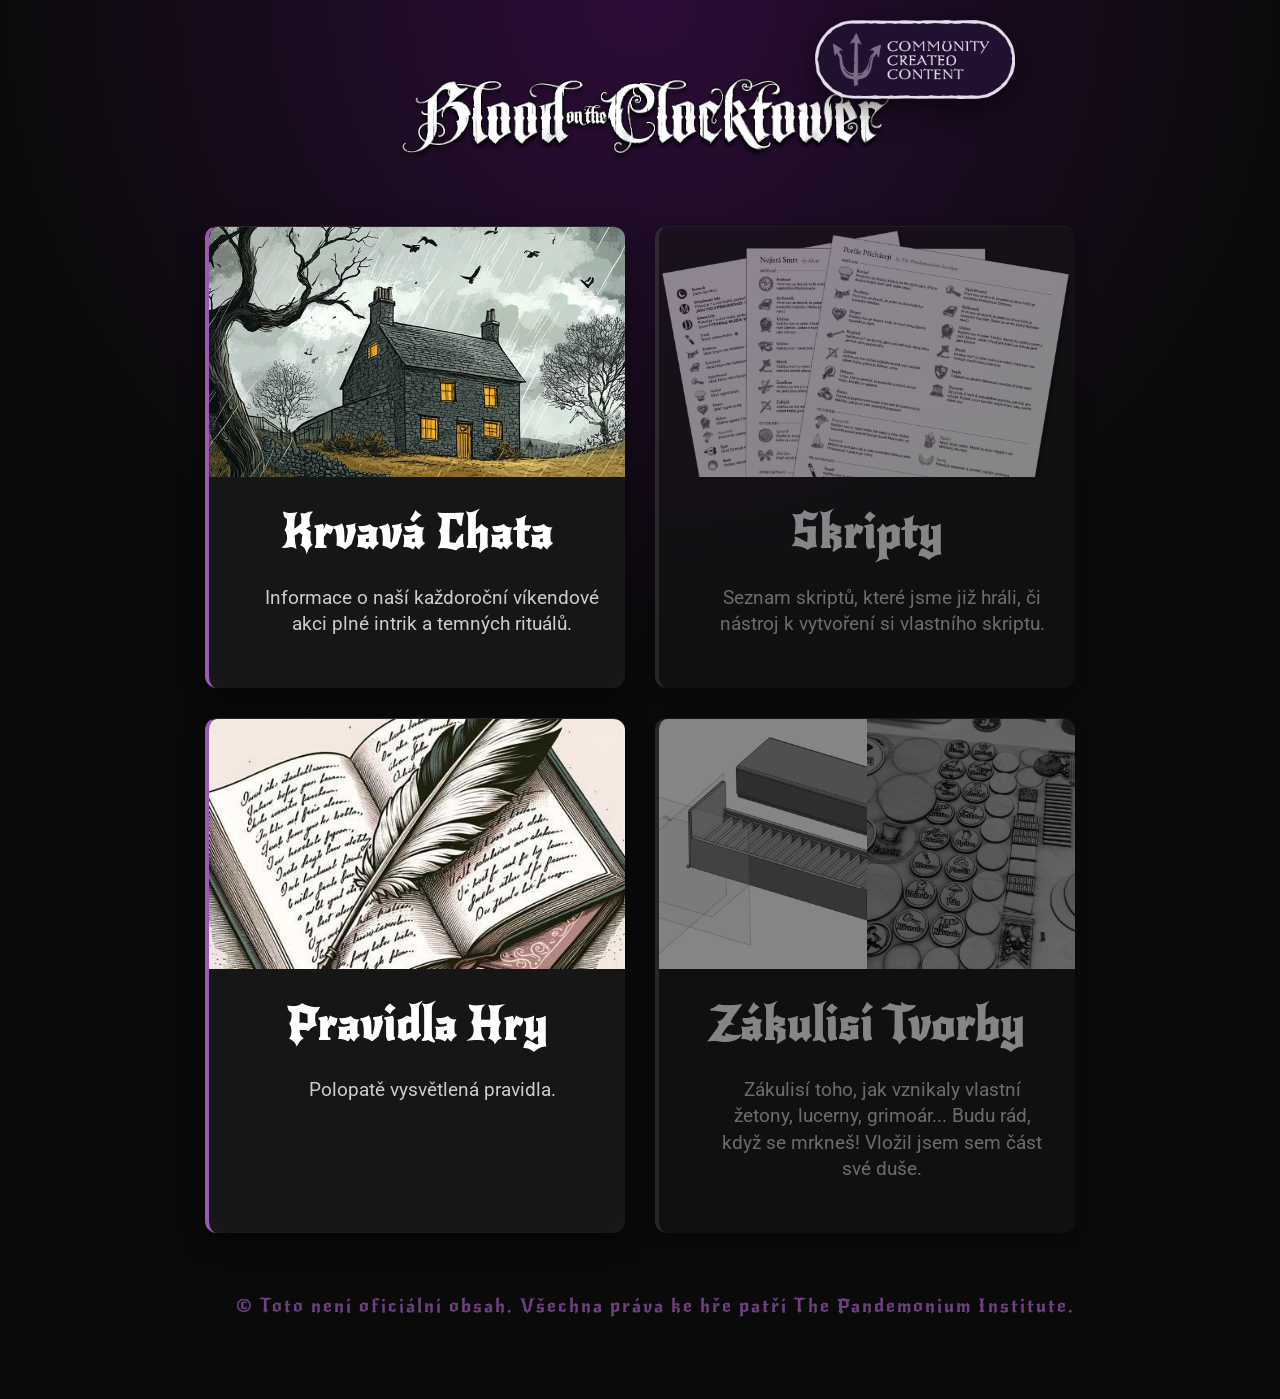
==== index.html @ 2bf165f3 "pridani zakladni stranky, pravidel a struktury pro krvavou chatu" ====
<!doctype html>
<html lang="cs">
  <head>
    <meta charset="UTF-8" />
    <meta name="viewport" content="width=device-width, initial-scale=1.0" />

    <meta
      property="og:image"
      content="https://kinaaj.github.io/blood/assets/img/head.png"
    />
    <meta
      property="og:url"
      content="https://kinaaj.github.io/blood/assets/img/head.png"
    />

    <link rel="apple-touch-icon" href="assets/img/head.png" />
    <link rel="icon" type="image/png" href="assets/img/head.png" />

    <title>Blood</title>

    <link rel="preconnect" href="https://fonts.googleapis.com" />
    <link rel="preconnect" href="https://fonts.gstatic.com" crossorigin />
    <link
      href="https://fonts.googleapis.com/css2?family=New+Rocker&family=Roboto:wght@300;400;700&display=swap"
      rel="stylesheet"
    />

    <!-- Relativní cesta (bez úvodního lomítka) pro bezproblémové lokální testování -->
    <link rel="stylesheet" href="assets/css/style.css" />
  </head>
  <body>
    <header>
      <div class="header-container">
        <div class="logo-wrapper">
          <img
            src="assets/img/logo-long-white4.png"
            alt="logo long"
            class="main-logo"
          />
          <img
            src="assets/img/community-logo2.png"
            alt="Community Logo"
            class="community-logo"
          />
        </div>
      </div>
    </header>

    <main>
      <div class="cards-container">
        <!-- KARTA 1: Krvavá chata -->
        <div
          class="portal-card theme-purple"
          onclick="window.location.href = 'krvava-chata/'"
        >
          <!-- Návodný obrázek -->
          <div class="card-image-wrapper">
            <img
              src="assets/img/chata-preview2.jpg"
              alt="Krvavá chata"
              class="card-image"
              style="object-position: 50% 26%"
            />
          </div>

          <!-- Textová část -->
          <div class="card-content">
            <div class="title-wrapper">
              <h2 class="card-title">Krvavá Chata</h2>
            </div>
            <p class="card-desc">
              Informace o naší každoroční víkendové akci plné intrik a temných
              rituálů.
            </p>
          </div>
        </div>
        <!-- KARTA 2: Skripty -->
        <div
          class="portal-card theme-purple disabled"
          onclick="window.location.href = 'skripty/'"
        >
          <div class="card-image-wrapper">
            <img
              src="assets/img/skripty-preview.png"
              alt="Skripty a Setlisty"
              class="card-image"
              style="object-position: 50% top"
            />
          </div>
          <div class="card-content">
            <div class="title-wrapper">
              <h2 class="card-title">Skripty</h2>
            </div>
            <p class="card-desc">
              Seznam skriptů, které jsme již hráli, či nástroj k vytvoření si
              vlastního skriptu.
            </p>
          </div>
        </div>

        <!-- KARTA 3: Pravidla -->
        <div
          class="portal-card theme-purple"
          onclick="window.location.href = 'pravidla/'"
        >
          <div class="card-image-wrapper">
            <img
              src="assets/img/pravidla-preview2.jpg"
              alt="Pravidla hry"
              class="card-image"
              style="object-position: 50% 40%"
            />
          </div>
          <div class="card-content">
            <div class="title-wrapper">
              <h2 class="card-title">Pravidla Hry</h2>
            </div>
            <p class="card-desc">Polopatě vysvětlená pravidla.</p>
          </div>
        </div>

        <!-- KARTA 4: Zákulisí Tvorby -->
        <div
          class="portal-card theme-purple disabled"
          onclick="window.location.href = 'zakulisi/'"
        >
          <!-- Návodný obrázek spojující 2 fotky -->
          <div class="card-image-wrapper split-preview">
            <img
              src="assets/img/onshape.png"
              alt="Zákulisí 1"
              class="card-image img-left"
            />
            <img
              src="assets/img/laser-cutter.jpg"
              alt="Zákulisí 2"
              class="card-image img-right"
            />
          </div>

          <!-- Textová část -->
          <div class="card-content">
            <div class="title-wrapper">
              <h2 class="card-title">Zákulisí Tvorby</h2>
            </div>
            <p class="card-desc">
              Zákulisí toho, jak vznikaly vlastní žetony, lucerny, grimoár...
              Budu rád, když se mrkneš! Vložil jsem sem část své duše.
            </p>
          </div>
        </div>
      </div>
    </main>
    <footer>
      <p>
        © Toto není oficiální obsah. Všechna práva ke hře patří The Pandemonium
        Institute.
      </p>
    </footer>
  </body>
</html>
---- assets/css/style.css ----
/* --- ZÁKLADNÍ NASTAVENÍ BAREV A TYPOGRAFIE --- */
:root {
  --bg-color: #0a0a0a;
  --text-color: #e0e0e0;
  --accent-color: #9b59b6;
  --accent-glow: rgba(155, 89, 182, 0.6);
  --card-bg: #161616;
  --font-heading: "New Rocker", system-ui;
  --font-body: "Roboto", sans-serif;

  --green-color: #00a244;
  --green-hover: #00cb33;
  --green-glow: rgba(0, 162, 68, 0.6);

  /* --- BAREVNÁ TÉMATA PRO JEDNOTLIVÉ CHATY A KARTY --- */
  /* Zelená */
  --theme-green: #00a244;
  --theme-green-hover: #00cb33;
  --theme-green-glow: rgba(0, 162, 68, 0.6);

  /* Červená */
  --theme-red: #c50000;
  --theme-red-hover: #e60000;
  --theme-red-glow: rgba(197, 0, 0, 0.6);

  /* Fialová */
  --theme-purple: #9b59b6;
  --theme-purple-hover: #af6ec9;
  --theme-purple-glow: rgba(155, 89, 182, 0.6);
}

* {
  box-sizing: border-box;
  margin: 0;
  padding: 0;
  /* Zamezí modrému probliknutí při kliknutí na mobilu (volitelné) */
  -webkit-tap-highlight-color: transparent;
}

html {
  scroll-behavior: smooth;
  /* Základní velikost písma pro PC */
  font-size: 18px;
}

body {
  background-color: var(--bg-color);
  color: var(--text-color);
  font-family: var(--font-body);
  line-height: 1.4;
  padding-bottom: 50px;
  background-image: radial-gradient(
    circle at top center,
    #2c0c38 0%,
    #0a0a0a 60%
  );
  background-attachment: fixed;
  /* Gradient se "přilepí" k oknu a nebude se opakovat */
  min-height: 100vh;
  /* Zajistí, že body bude vždy vysoké minimálně jako celá obrazovka */
}

/* --- MOBILNÍ ÚPRAVY PÍSMA --- */
@media (max-width: 700px) {
  html {
    /* Zmenšíme základní písmo na 14.5px (cca 90% původního). 
           Tím se zmenší poměrově VŠECHNO (p, h1, h2, tlačítka), protože používáme 'rem' */
    font-size: 16.5px;
  }

  p {
    line-height: 1.5;
    /* Na mobilu je lepší trochu větší řádkování pro čitelnost */
  }
}

/* --- HLAVIČKA --- */
header {
  text-align: center;
  padding: 60px 20px 40px 20px;
}

.header-container {
  display: flex;
  align-items: center;
  justify-content: center;
  gap: 20px;
  max-width: 900px;
  margin: 0 auto;
}

.header-logo {
  width: 150px;
  height: auto;
}

.header-text {
  text-align: left;
}

@media (max-width: 700px) {
  header {
    /* Zvětšíme horní padding ze 60px na 100px, 
           aby se nad logo pohodlně vešlo tlačítko "Zpět" */
    padding: 80px 20px 30px 20px;
  }

  .header-container {
    flex-direction: column;
    gap: 10px;
  }

  .header-text {
    text-align: center;
  }

  .header-logo {
    width: 80px;
  }
}

h1 {
  font-family: var(--font-heading);
  color: #fff;
  font-size: 3.5rem;
  margin-bottom: 10px;
  letter-spacing: 3px;
  -webkit-text-stroke: 4px #000;
  paint-order: stroke fill;
}

/* Na mobilu zmenšíme nadpis výrazněji, aby se vešel */
@media (max-width: 700px) {
  h1 {
    font-size: 2.8rem;
    -webkit-text-stroke: 3px #000;
  }
}

.subtitle {
  font-size: 1.2rem;
  color: var(--accent-color);
  opacity: 0.9;
  margin-bottom: 30px;
  font-weight: 400;
  letter-spacing: 1px;
}

/* --- NAVIGACE --- */
nav {
  display: grid;
  grid-template-columns: 1fr 1fr;
  gap: 10px;
  padding: 20px 10px 40px 10px;
  max-width: 1000px;
  margin: 0 auto;
}

@media (min-width: 700px) {
  nav {
    grid-template-columns: repeat(4, 1fr);
  }
}

nav a {
  text-decoration: none;
  color: #fff;
  background-color: rgba(40, 40, 40, 0.8);
  padding: 12px 5px;
  border-radius: 4px;
  border: 1px solid #333;
  border-bottom: 3px solid var(--accent-color);
  font-family: var(--font-heading);
  font-size: 1.3rem;
  /* Zrychlená a optimalizovaná animace pro lepší odezvu */
  transition:
    background-color 0.2s ease,
    transform 0.2s ease,
    box-shadow 0.2s ease,
    color 0.2s ease;
  display: flex;
  align-items: center;
  justify-content: center;
  text-align: center;
  width: 100%;
  height: 100%;
  text-shadow: 1px 1px 2px #000;
  /* Zamezíme výběru textu při klikání na mobilu */
  user-select: none;
}

/* Přístupnost - zvýraznění při procházení klávesnicí (Tab) */
a:focus-visible,
button:focus-visible {
  outline: 2px dashed var(--accent-color);
  outline-offset: 4px;
}

/* --- OPRAVA TLAČÍTEK (HOVER vs ACTIVE) --- */

/* Styl při najetí myší (jen pro zařízení, co mají myš/kurzor) */
@media (hover: hover) {
  nav a:hover {
    background-color: var(--accent-color);
    color: #fff;
    box-shadow: 0 0 15px var(--accent-glow);
    transform: translateY(-2px);
    border-bottom: 3px solid transparent;
  }

  .map-link:hover {
    background-color: var(--accent-color);
    box-shadow: 0 0 30px var(--accent-glow);
    transform: scale(1.05);
    /* Přidán filter pro efekt zesvětlení při najetí */
    filter: brightness(1.2);
  }

  /* Zde aplikována úprava názvu třídy karty */
  main a:not(.map-link):not(.portal-card):hover {
    text-shadow: 0 0 10px var(--accent-glow);
    border-bottom: 1px solid var(--accent-color);
  }
}

/* Styl při kliknutí (aktivní stisk) - funguje skvěle na mobilu */
nav a:active {
  background-color: var(--accent-color);
  transform: scale(0.96);
  /* Efekt stlačení */
  box-shadow: 0 0 5px var(--accent-glow);
  border-bottom: 3px solid transparent;
}

/* --- HLAVNÍ OBSAH --- */
main {
  max-width: 1000px;
  margin: 0 auto;
  padding: 0 15px;
}

section {
  background-color: var(--card-bg);
  padding: 30px;
  margin-bottom: 35px;
  border-radius: 12px;
  border-left: 4px solid var(--accent-color);
  box-shadow:
    0 10px 25px rgba(0, 0, 0, 0.5),
    inset 0 0 20px rgba(155, 89, 182, 0.1);
  scroll-margin-top: 20px;
  border-top: 1px solid #2a2a2a;
  scroll-margin-top: 80px;
}

/* Na mobilu zmenšíme padding v kartách, ať je víc místa pro text */
@media (max-width: 700px) {
  section {
    padding: 20px 30px;
    scroll-margin-top: 0px;
  }
}

h2 {
  font-family: var(--font-heading);
  color: #ffffff;
  padding-bottom: 5px;
  margin-bottom: 25px;
  font-size: 2.2rem;
  letter-spacing: 1px;
}

h3 {
  color: #fff;
  margin-top: 45px;
  margin-bottom: 10px;
  font-size: 1.4rem;
  font-weight: bold;
  padding-top: 5px;
  padding-bottom: 5px;
  padding-left: 10px;
}

ul {
  list-style-position: inside;
  margin-left: 30px;
  margin-bottom: 30px;
}

li {
  margin-bottom: 10px;
}

ul li::marker {
  color: var(--accent-color);
  font-size: 1.2em;
}

p {
  margin-bottom: 30px;
  padding-left: 30px;
  font-size: 1.05rem;
}

.highlight {
  color: var(--theme-red); /* Sjednocení na červenou proměnnou */
  font-weight: bold;
}

/* Zde aplikována úprava názvu třídy karty */
main a:not(.map-link):not(.portal-card) {
  color: var(--accent-color);
  text-decoration: none;
  border-bottom: 1px dotted var(--accent-color);
  transition: all 0.3s;
}

/* Aktivní stav pro odkazy v textu na mobilu */
main a:not(.map-link):not(.portal-card):active {
  background-color: rgba(155, 89, 182, 0.2);
}

.map-link {
  display: inline-block;
  background-color: var(--accent-color);
  color: white !important;
  padding: 12px 30px;
  text-decoration: none;
  border-radius: 30px;
  font-family: var(--font-heading);
  font-size: 1.3rem;
  margin-top: 15px;
  transition: all 0.2s;
  border: none;
  text-shadow: 1px 1px 2px #000;
  user-select: none;
}

/* Aktivní stav pro mapová tlačítka na mobilu */
.map-link:active {
  transform: scale(0.95);
  background-color: var(--accent-color);
  filter: brightness(0.9);
  /* Na kliknutí tlačítko lehce ztmavne */
}

.placeholder-img {
  width: 100%;
  background-color: var(--card-bg);
  display: flex;
  align-items: center;
  justify-content: center;
  color: var(--accent-color);
  font-family: var(--font-heading);
  border-radius: 8px;
  margin-top: 30px;
  margin-bottom: 20px;
  border: 2px dashed var(--accent-color);
  box-shadow: 0 0 15px var(--accent-glow) inset;
  object-fit: cover;
}

/* Zajištění správného zobrazení obrázků na mobilu (ignorování inline stylů) */
@media (max-width: 700px) {
  .placeholder-img {
    width: 100% !important;
  }
}

.qr-placeholder {
  width: 200px;
  height: 200px;
  background-color: white;
  margin: 30px auto;
  display: flex;
  align-items: center;
  justify-content: center;
  color: black;
  font-weight: bold;
  border: 5px solid var(--accent-color);
  box-shadow: 0 0 25px var(--accent-glow);
  border-radius: 10px;
}

footer {
  text-align: center;
  font-size: 1rem;
  opacity: 0.7;
  margin-top: 60px;
  font-family: var(--font-heading);
  letter-spacing: 2px;
  color: var(--accent-color);
}

.gallery-container {
  display: flex;
  gap: 20px;
  justify-content: center;
}

.gallery-container .placeholder-img {
  flex: 1;
  margin-bottom: 0;
  width: auto;
}

@media (max-width: 700px) {
  .gallery-container {
    flex-direction: column;
  }
}

/* --- RAZÍTKO PROBĚHLO --- */
.stamp-completed {
  background-color: var(--green-color);
  color: #fff;
  display: inline-block;
  padding: 5px 20px;
  font-family: var(--font-heading);
  font-size: 1.8rem;
  letter-spacing: 3px;
  transform: rotate(-6deg);
  border: 2px solid #000;
  box-shadow:
    3px 3px 0px #000,
    0 0 15px #303030;
  text-transform: uppercase;
  margin-top: 10px;
  margin-bottom: 30px;
}

.stamp-completed.little {
  font-size: 0.9rem;
  padding: 2px 8px;
  margin: 0;
  transform: rotate(-6deg);
}

/* --- ODKAZ NA FOTOGALERII (TOP) --- */
.top-gallery-banner {
  background-color: var(--card-bg);
  color: var(--text-color);
  text-align: center;
  padding: 25px 20px;
  width: calc(100% - 30px);
  max-width: 800px;
  margin: -20px auto 80px auto;
  border-radius: 12px;
  border-top: 1px solid #2a2a2a;
  border-left: 4px solid var(--green-color);
  box-shadow:
    0 10px 25px rgba(0, 0, 0, 0.5),
    inset 0 0 20px rgba(0, 162, 68, 0.1);
  font-size: 1.1rem;
}

.top-gallery-banner a {
  display: inline-block;
  background-color: var(--green-color);
  color: white !important;
  padding: 10px 25px;
  text-decoration: none;
  border-radius: 30px;
  margin-top: 15px;
  font-family: var(--font-heading);
  font-size: 1.2rem;
  transition: all 0.2s;
  border: none;
  text-shadow: 1px 1px 2px #000;
}

.top-gallery-banner a:hover {
  transform: scale(1.05);
  background-color: var(--green-hover);
  box-shadow: 0 0 15px var(--green-glow);
}

.hidden {
  display: none !important;
}

/* --- TLAČÍTKO ZPĚT NA ROZCESTNÍK --- */
.back-btn {
  position: fixed;
  top: 20px;
  left: 20px;
  color: var(--text-color);
  text-decoration: none;
  font-family: var(--font-heading);
  font-size: 1.2rem;
  background-color: rgba(22, 22, 22, 0.9);
  padding: 8px 18px;
  border-radius: 30px;
  border: 1px solid #333;
  transition: all 0.2s;
  z-index: 1000;
  backdrop-filter: blur(5px);
  box-shadow: 0 4px 15px rgba(0, 0, 0, 0.5);
}

.back-btn:hover {
  background-color: var(--accent-color);
  color: #fff;
  transform: scale(1.05);
  box-shadow: 0 0 15px var(--accent-glow);
  border-color: transparent;
}

/* Úprava pro mobily */
@media (max-width: 700px) {
  .back-btn {
    position: absolute;
    top: 20px;
    left: 20px;
    font-size: 1rem;
    padding: 6px 14px;
  }
}

.intro-text {
  text-align: center;
  font-size: 1.2rem;
  max-width: 600px;
  margin: 0 auto 20px auto;
  color: #ccc;
}

/* =========================================
   OBECNÉ KARTY (ROZCESTNÍK, ROČNÍKY ATD.)
   ========================================= */

.cards-container {
  display: grid;
  grid-template-columns: 1fr;
  gap: 30px;
  margin-top: 10px;
  margin-bottom: 60px;
  max-width: 900px;
  margin-left: auto;
  margin-right: auto;
  padding: 0 15px;
}

@media (min-width: 700px) {
  .cards-container {
    grid-template-columns: 1fr 1fr;
  }
}

.portal-card a {
  border-bottom: none !important;
  text-decoration: none;
}

/* Samotná karta - zrušen padding (přesunut do obsahu) a přidáno overflow */
.portal-card {
  background-color: var(--card-bg);
  border-radius: 12px;
  border-top: 1px solid #2a2a2a;
  border-left: 4px solid var(--theme-purple);
  box-shadow:
    0 10px 25px rgba(0, 0, 0, 0.5),
    inset 0 0 20px rgba(155, 89, 182, 0.1);
  text-align: center;
  display: flex;
  flex-direction: column;
  transition:
    transform 0.3s,
    box-shadow 0.3s,
    border-color 0.3s;
  color: var(--text-color);
  cursor: pointer;

  /* Zajišťuje, že zakulacené rohy oříznou horní obrázek */
  overflow: hidden;

  /* Větší výška karet */
  min-height: 450px;
}

.portal-card:hover {
  transform: translateY(-5px);
}

/* Obal obrázku - drží výšku a schovává přesahy při zoom animaci */
.card-image-wrapper {
  width: 100%;
  height: 250px;
  overflow: hidden;
}

/* Samotný obrázek s animací přiblížení */
.card-image {
  width: 100%;
  height: 100%;
  object-fit: cover; /* Zajistí, že se fotka nedeformuje, ale vyplní prostor */
  transition: transform 0.5s ease;
}

/* Zoom efekt při najetí myší na kartu */
.portal-card:hover .card-image {
  transform: scale(1.08);
}

/* Vnitřní část pro text a tlačítka */
.card-content {
  padding: 25px;
  display: flex;
  flex-direction: column;
  flex-grow: 1; /* Vyplní zbytek karty pod obrázkem */
  justify-content: space-between;
}

/* Obal pro nadpis a razítko vedle sebe */
.title-wrapper {
  display: flex;
  justify-content: center;
  align-items: center;
  gap: 10px;
  margin-bottom: 15px;
  flex-wrap: wrap;
}

/* Obal pro nadpis sekce (H2) a razítko vedle sebe */
.title-wrapper2 {
  display: flex;
  justify-content: flex-start;
  align-items: center;
  gap: 15px;
  padding-top: 7px;
  padding-bottom: 7px;
  margin-bottom: 25px;
  flex-wrap: wrap;
}

.title-wrapper2 h2 {
  margin-bottom: 0;
  padding-bottom: 0;
  line-height: 1;
}

.card-title {
  font-family: var(--font-heading);
  font-size: 2.5rem;
  color: #fff;
  margin-bottom: 0;
  letter-spacing: 1px;
}

.card-date {
  font-weight: bold;
  margin-bottom: 15px;
}

.card-desc {
  font-size: 1.05rem;
  margin-bottom: 25px;
  opacity: 0.9;
  flex-grow: 1;
}

.card-buttons {
  display: flex;
  gap: 15px;
  justify-content: center;
  flex-wrap: wrap;
}

.card-btn {
  display: inline-block;
  color: white !important;
  padding: 10px 25px;
  border-radius: 30px;
  font-family: var(--font-heading);
  font-size: 1.4rem;
  text-shadow: 1px 1px 2px #000 !important;
  transition: all 0.2s;
  cursor: pointer;
}

.card-btn:hover {
  transform: scale(1.05);
}

/* --- TÉMA KARTY ZELENÁ --- */
.portal-card.theme-green {
  border-left-color: var(--theme-green);
  box-shadow:
    0 10px 25px rgba(0, 0, 0, 0.5),
    inset 0 0 20px rgba(0, 162, 68, 0.05);
}

.portal-card.theme-green:hover {
  border-left-color: var(--theme-green-hover);
  box-shadow:
    0 15px 35px rgba(0, 0, 0, 0.7),
    inset 0 0 50px rgba(0, 162, 68, 0.35);
}

.portal-card.theme-green .card-date {
  color: var(--theme-green);
}

.portal-card.theme-green .card-btn {
  background-color: var(--theme-green);
}

.portal-card.theme-green:hover .card-btn {
  background-color: var(--theme-green-hover);
  box-shadow: 0 0 15px var(--theme-green-glow);
  transform: scale(1.05);
}

/* --- TÉMA KARTY ČERVENÁ --- */
.portal-card.theme-red {
  border-left-color: var(--theme-red);
  box-shadow:
    0 10px 25px rgba(0, 0, 0, 0.5),
    inset 0 0 20px rgba(197, 0, 0, 0.05);
}

.portal-card.theme-red:hover {
  border-left-color: var(--theme-red-hover);
  box-shadow:
    0 15px 35px rgba(0, 0, 0, 0.7),
    inset 0 0 50px rgba(197, 0, 0, 0.35);
}

.portal-card.theme-red .card-date {
  color: var(--theme-red);
}

.portal-card.theme-red .card-btn {
  background-color: var(--theme-red);
}

.portal-card.theme-red:hover .card-btn {
  background-color: var(--theme-red-hover);
  box-shadow: 0 0 15px var(--theme-red-glow);
  transform: scale(1.05);
}

/* --- TÉMA KARTY FIALOVÁ --- */
.portal-card.theme-purple {
  border-left-color: var(--theme-purple);
  box-shadow:
    0 10px 25px rgba(0, 0, 0, 0.5),
    inset 0 0 20px rgba(155, 89, 182, 0.05);
}

.portal-card.theme-purple:hover {
  border-left-color: var(--theme-purple-hover);
  box-shadow:
    0 15px 35px rgba(0, 0, 0, 0.7),
    inset 0 0 50px rgba(139, 56, 172, 0.35);
}

.portal-card.theme-purple .card-date {
  color: var(--theme-purple);
}

.portal-card.theme-purple .card-btn {
  background-color: var(--theme-purple);
}

.portal-card.theme-purple:hover .card-btn {
  background-color: var(--theme-purple-hover);
  box-shadow: 0 0 15px var(--theme-purple-glow);
  transform: scale(1.05);
}

/* --- DEAKTIVOVANÁ KARTA "Připravujeme" --- */
.portal-card.disabled {
  opacity: 0.5;
  cursor: not-allowed;
  border-left-color: #444 !important;
  box-shadow: 0 5px 15px rgba(0, 0, 0, 0.5);

  /* Převede celou kartu (obrázek i text) do černobílé */
  filter: grayscale(1);

  /* KLÍČOVÉ: Zamezí jakémukoli kliknutí na kartu i jakýkoliv odkaz uvnitř */
  pointer-events: none;

  /* Zruší výběr textu */
  user-select: none;
}

/* Vypnutí jakýchkoli hover efektů a zvětšování při najetí myší */
.portal-card.disabled:hover {
  transform: none !important;
  box-shadow: 0 5px 15px rgba(0, 0, 0, 0.5) !important;
  border-left-color: #444 !important;
}

.portal-card.disabled:hover .card-image {
  transform: none !important; /* Vypne zoom obrázku při hoveru */
}

/* Úprava barvy tlačítka uvnitř neaktivní karty */
.portal-card.disabled .card-btn {
  background-color: #333 !important;
  color: #777 !important;
  text-shadow: none !important;
  box-shadow: none !important;
  transform: none !important;
}

.portal-card.disabled .card-date {
  color: #666;
}

/* --- RAZÍTKA --- */
.stamp-new {
  background-color: var(--theme-red-hover);
  color: #fff;
  display: inline-block;
  padding: 2px 10px;
  font-family: var(--font-heading);
  font-size: 1rem;
  letter-spacing: 1px;
  transform: rotate(-6deg);
  border: 2px solid #000;
  box-shadow: 2px 2px 0px #000;
  text-transform: uppercase;
  margin-left: 0px;
  vertical-align: middle;
}

.stamp-new.micro {
  font-size: 0.65rem;
  padding: 1px 5px;
  border: 1px solid #000;
  box-shadow: 1px 1px 0px #000;
  margin-left: 8px;
  letter-spacing: 0;
  transform: rotate(-8deg) translateY(-2px);
}

/* --- ŠEDÉ OVERLAY - ZAMČENO PRO KLIKÁNÍ --- */
.in-progress-overlay {
  position: fixed;
  top: 0;
  left: 0;
  width: 100%;
  height: 100%;
  background-color: rgba(10, 10, 10, 0.4);
  backdrop-filter: grayscale(0.8) blur(4px);
  -webkit-backdrop-filter: grayscale(0.8) blur(4px);
  pointer-events: all;
  z-index: 900;
  display: flex;
  align-items: center;
  justify-content: center;
  overflow: hidden;
}

.stamp-huge {
  color: #888;
  border: 8px double #666;
  padding: 3vh 5vw;
  font-family: var(--font-heading);
  font-size: clamp(2rem, 10vw, 8rem);
  text-transform: uppercase;
  transform: rotate(-12deg);
  opacity: 0.9;
  letter-spacing: 1vw;
  user-select: none;
  white-space: nowrap;
  position: relative;
  text-shadow: 2px 2px 4px rgba(0, 0, 0, 0.8);
  background: rgba(0, 0, 0, 0.2);
  box-shadow: 0 0 20px rgba(0, 0, 0, 0.3);
}

.stamp-huge::before {
  content: "";
  position: absolute;
  top: 0;
  left: 0;
  right: 0;
  bottom: 0;
  background-image: url("https://www.transparenttextures.com/patterns/stardust.png");
  opacity: 0.6;
  pointer-events: none;
}

@media (max-width: 480px) {
  .stamp-huge {
    border-width: 4px;
    letter-spacing: 5px;
    padding: 20px 30px;
  }
}

/* =========================================
   ERROR 404 STRÁNKA
   ========================================= */

.error-page-container {
  display: flex;
  flex-direction: column;
  align-items: center;
  justify-content: center;
  min-height: calc(100vh - 150px);
  text-align: center;
  padding: 20px;
}

.error-page-container header {
  padding: 0;
  margin-bottom: 30px;
}

.error-text {
  font-size: 1.3rem;
  max-width: 600px;
  margin-bottom: 40px;
  color: #ccc;
}

@media (max-width: 600px) {
  .error-page-container h1 {
    font-size: 3rem;
  }
}

/* =========================================
   POZICOVÁNÍ LOGA V HLAVIČCE
   ========================================= */

.logo-wrapper {
  position: relative;
  display: inline-block;
  margin: 0 auto;
  /* Zajišťuje, že wrapper na mobilu nepřeteče obrazovku */
  max-width: 100%;
}

.main-logo {
  width: 100%;
  max-width: 530px; /* Tvoje původní šířka */
  height: auto;
  display: block;
}

.community-logo {
  position: absolute;
  width: 200px; /* Tvoje původní šířka */

  /* TADY LADÍŠ POZICI (záporné hodnoty tahají logo ven z obalu) */
  top: -40px;
  right: -110px;

  z-index: 10; /* Zajišťuje, že bude vždy nad hlavním logem */

  /* Volitelný lehký stín, aby to "překrytí" vypadalo plasticky */
  filter: drop-shadow(0px 8px 15px rgba(0, 0, 0, 0.6));
  transition: transform 0.3s;
}

/* Lehká animace při najetí myší na komunitní logo (volitelné) */
.community-logo:hover {
  transform: scale(1.05) rotate(2deg);
}

/* --- RESPONZIVITA PRO MOBILY --- */
@media (max-width: 700px) {
  /* Na mobilu musíme obě loga úměrně zmenšit, 
       aby to pravé nevyjelo mimo displej */
  .logo-wrapper {
    margin-top: 15px;
  }

  .main-logo {
    max-width: 280px;
  }

  .community-logo {
    width: 140px;
    /* Zmenšené odsazení pro menší obrazovky */
    top: -15px;
    right: -25px;
  }
}

/* =========================================
   ROZLOŽENÍ: TEXT A OBRÁZEK VEDLE SEBE
   ========================================= */

.split-content {
  display: flex;
  align-items: flex-start; /* Vertikálně zarovná text a obrázek na střed. Pokud chceš zarovnání nahoru, změň na 'flex-start' */
  gap: 30px; /* Mezera mezi textem a obrázkem */
  margin-top: 30px;
}

.split-content h3 {
  margin-top: 0;
}

.split-text p {
  padding-left: 30px;
}

/* Oba sloupce zaberou přesně polovinu místa (poměr 50:50) */
.split-text,
.split-image {
  flex: 1;
}

/* Odstranění zbytečných okrajů z existující třídy obrázku, 
   aby nám ve dvousloupcovém layoutu nedělala neplechu */
.split-image .placeholder-img {
  margin-top: 0;
  margin-bottom: 0;
  width: 100%;
  height: auto;
}

/* --- RESPONZIVITA NA MOBILY --- */
@media (max-width: 700px) {
  .split-content {
    /* Na telefonech se prvky naskládají pod sebe */
    flex-direction: column;
    gap: 20px;
  }

  /* Volitelný trik: Pokud chceš, aby byl na mobilu obrázek NAD textem,
     odkomentuj tento řádek: */
  /*
  .split-image { order: -1; }
  */
}

/* =========================================
   NADPISY S VLASTNÍMI OBRÁZKY
   ========================================= */

.icon-heading {
  display: flex;
  align-items: center; /* Zarovná obrázek a text vertikálně na střed */
  gap: 15px; /* Mezera mezi obrázkem a textem */

  /* Tyto vlastnosti přepisují tvé výchozí h3, 
     aby se v rozložení s obrázkem nic nerozbilo */
  margin-top: 45px;
  margin-bottom: 5px;
  padding-left: 10px;
}

/* Pokud je nadpis uvnitř .split-content, zrušíme mu margin (jak jsme řešili minule) */
.split-content .icon-heading {
  margin: 0;
}

/* Nastavení samotného obrázku v nadpisu */
.heading-icon {
  width: 50px; /* Tady si upravíš velikost ikonky podle potřeby */
  height: 50px;
  object-fit: contain; /* Zabrání deformaci obrázku */
  flex-shrink: 0; /* Zabrání tomu, aby se ikonka smrskla, když je text moc dlouhý */
}

/* Zmenšení ikonek na mobilech (volitelné) */
@media (max-width: 700px) {
  .heading-icon {
    width: 26px;
    height: 26px;
  }
}
.map-link.small {
  padding: 4px 12px;
  font-size: 1rem;
  margin-top: 0;
  border-radius: 15px;
  vertical-align: middle;

  /* --- Nové, nenápadné barvy --- */
  background-color: rgba(
    155,
    89,
    182,
    0.15
  ); /* Velmi slabá, průhledná fialová */
  color: var(--text-color) !important; /* Běžná barva textu místo zářivě bílé */
  border: 1px solid rgba(155, 89, 182, 0.5); /* Jemný fialový rámeček */
  text-shadow: none; /* Odstranění stínu textu pro čistší vzhled */
  text-transform: none;
}

/* Když na něj uživatel najede myší, rozsvítí se do plné barvy */
.map-link.small:hover {
  background-color: var(--accent-color);
  color: #fff !important;
  border-color: var(--accent-color);
} /* =========================================
   ROZTAŽENÉ BLOKY STAVŮ (POD SEBOU)
   ========================================= */

.states-stack {
  display: flex;
  flex-direction: column;
  gap: 25px;
  margin-top: 25px;
  margin-bottom: 35px;
}

.state-block {
  background-color: #121212;
  border-radius: 10px;
  border: 1px solid #2a2a2a;
  overflow: hidden;
  box-shadow: 0 4px 15px rgba(0, 0, 0, 0.5);
  transition:
    border-color 0.3s,
    box-shadow 0.3s;
}

.state-block:hover {
  border-color: rgba(155, 89, 182, 0.4);
  box-shadow: 0 6px 20px rgba(0, 0, 0, 0.7);
}

.state-card-header {
  display: flex;
  align-items: center;
  position: relative;
  background: linear-gradient(
    90deg,
    rgba(255, 255, 255, 0.05) 0%,
    rgba(255, 255, 255, 0.05) 50%,
    rgba(197, 0, 0, 0.2) 50%,
    rgba(197, 0, 0, 0.2) 100%
  );
  border-bottom: 1px solid #2a2a2a;
}

.state-option {
  flex: 1;
  display: flex;
  align-items: center;

  /* Snížili jsme padding z 12px na 6px nahoře/dole, 
     aby větší ikonka neroztáhla celek */
  padding: 6px 15px;

  font-weight: bold;
  font-size: 1.4rem;
  font-family: var(--font-heading);
  letter-spacing: 1px;
  line-height: 1; /* Udrží text kompaktní */
}

/* Zarovnání ikony a textu vlevo */
.state-option.state-good {
  justify-content: flex-start;
  gap: 12px;
  color: #ffffff;
}

/* Zarovnání ikony a textu vpravo */
.state-option.state-bad {
  justify-content: flex-end;
  gap: 12px;
  color: var(--theme-red-hover);
  text-shadow: 0 0 8px rgba(197, 0, 0, 0.4);
}

/* Výrazně zvětšené ikony */
.state-icon {
  width: 60px; /* Zvětšeno z původních 24px (můžeš dát i 42px) */
  height: 60px;
  object-fit: contain;
  flex-shrink: 0; /* Zaručí, že se ikona nikdy nezdeformuje ani nezmenší */
}

/* Úprava šikmého dělítka, aby výškově sedělo k větším ikonám */
.state-divider {
  width: 1px;
  height: 30px; /* Mírně zvýšeno z 25px */
  background-color: rgba(255, 255, 255, 0.25);
  transform: rotate(15deg);
  z-index: 2;
}

/* --- SPODNÍ POPISY POKRAČUJÍCÍ V PŮLÁCH --- */
.state-card-body {
  display: flex;
}

.state-desc {
  flex: 1;
  padding: 15px 20px;
}

/* Zrušení zbytečného odsazení z obecného 'p' pravidla v CSS */
.state-desc p {
  padding-left: 0;
  margin-bottom: 0;
  font-size: 0.95rem;
  line-height: 1.4;
}

/* Levý popis (Pozitivní) */
.state-desc.desc-good {
  background-color: rgba(255, 255, 255, 0.01);
  border-right: 1px solid rgba(255, 255, 255, 0.05);
}

/* Pravý popis (Negativní) */
.state-desc.desc-bad {
  background-color: rgba(197, 0, 0, 0.03);
  color: #d1c4c4;
}

/* --- RESPONZIVITA PRO MOBILY --- */
@media (max-width: 600px) {
  .state-card-body {
    flex-direction: column; /* Na velmi malých displejích dá popisy pod sebe */
  }

  .state-desc.desc-good {
    border-right: none;
    border-bottom: 1px solid #2a2a2a;
  }

  .state-icon {
    width: 28px; /* Na mobilu lehce zmenšíme, ať je dost místa pro text */
    height: 28px;
  }

  .state-option {
    padding: 8px 10px;
    font-size: 0.95rem;
  }
}

/* =========================================
   SPOJENÝ NÁHLED DVOIČKY OBRÁZKŮ V KARTĚ
   ========================================= */

/* Přemění obal na flexbox, aby byly obrázky vedle sebe */
.card-image-wrapper.split-preview {
  display: flex;
}

/* Každý ze dvou obrázků zabere přesně 50 % šířky */
.card-image-wrapper.split-preview .card-image {
  width: 50%;
  height: 100%;
  object-fit: cover; /* Zajistí oříznutí fotky bez deformace */
}

/* --- TADY SI POLOHUJEŠ A ŘEŽEŠ POPŘÍPADĚ KAŽDOU FOTKU ZVLÁŠŤ --- */

/* Levá fotka */
.card-image-wrapper.split-preview .img-left {
  object-position: 50% 20%; /* Uprav např. na '50% 20%' pro posun výřezu */
}

/* Pravá fotka */
.card-image-wrapper.split-preview .img-right {
  object-position: center center; /* Uprav např. na '50% 80%' pro posun výřezu */
}

/* =========================================
   TLAČÍTKO DOPRAVA NAHORU (.next-btn)
   ========================================= */

.next-btn {
  position: fixed;
  top: 20px;
  right: 20px; /* Přilepení doprava */
  color: var(--text-color);
  text-decoration: none;
  font-family: var(--font-heading);
  font-size: 1.2rem;
  background-color: rgba(22, 22, 22, 0.9);
  padding: 8px 18px;
  border-radius: 30px;
  border: 1px solid #333;
  transition: all 0.2s;
  z-index: 1000;
  backdrop-filter: blur(5px);
  box-shadow: 0 4px 15px rgba(0, 0, 0, 0.5);
}

.next-btn:hover {
  background-color: var(--accent-color);
  color: #fff;
  transform: scale(1.05);
  box-shadow: 0 0 15px var(--accent-glow);
  border-color: transparent;
}

/* Úprava pro mobily */
@media (max-width: 700px) {
  .next-btn {
    position: absolute;
    top: 20px;
    right: 20px;
    font-size: 1rem;
    padding: 6px 14px;
  }
}
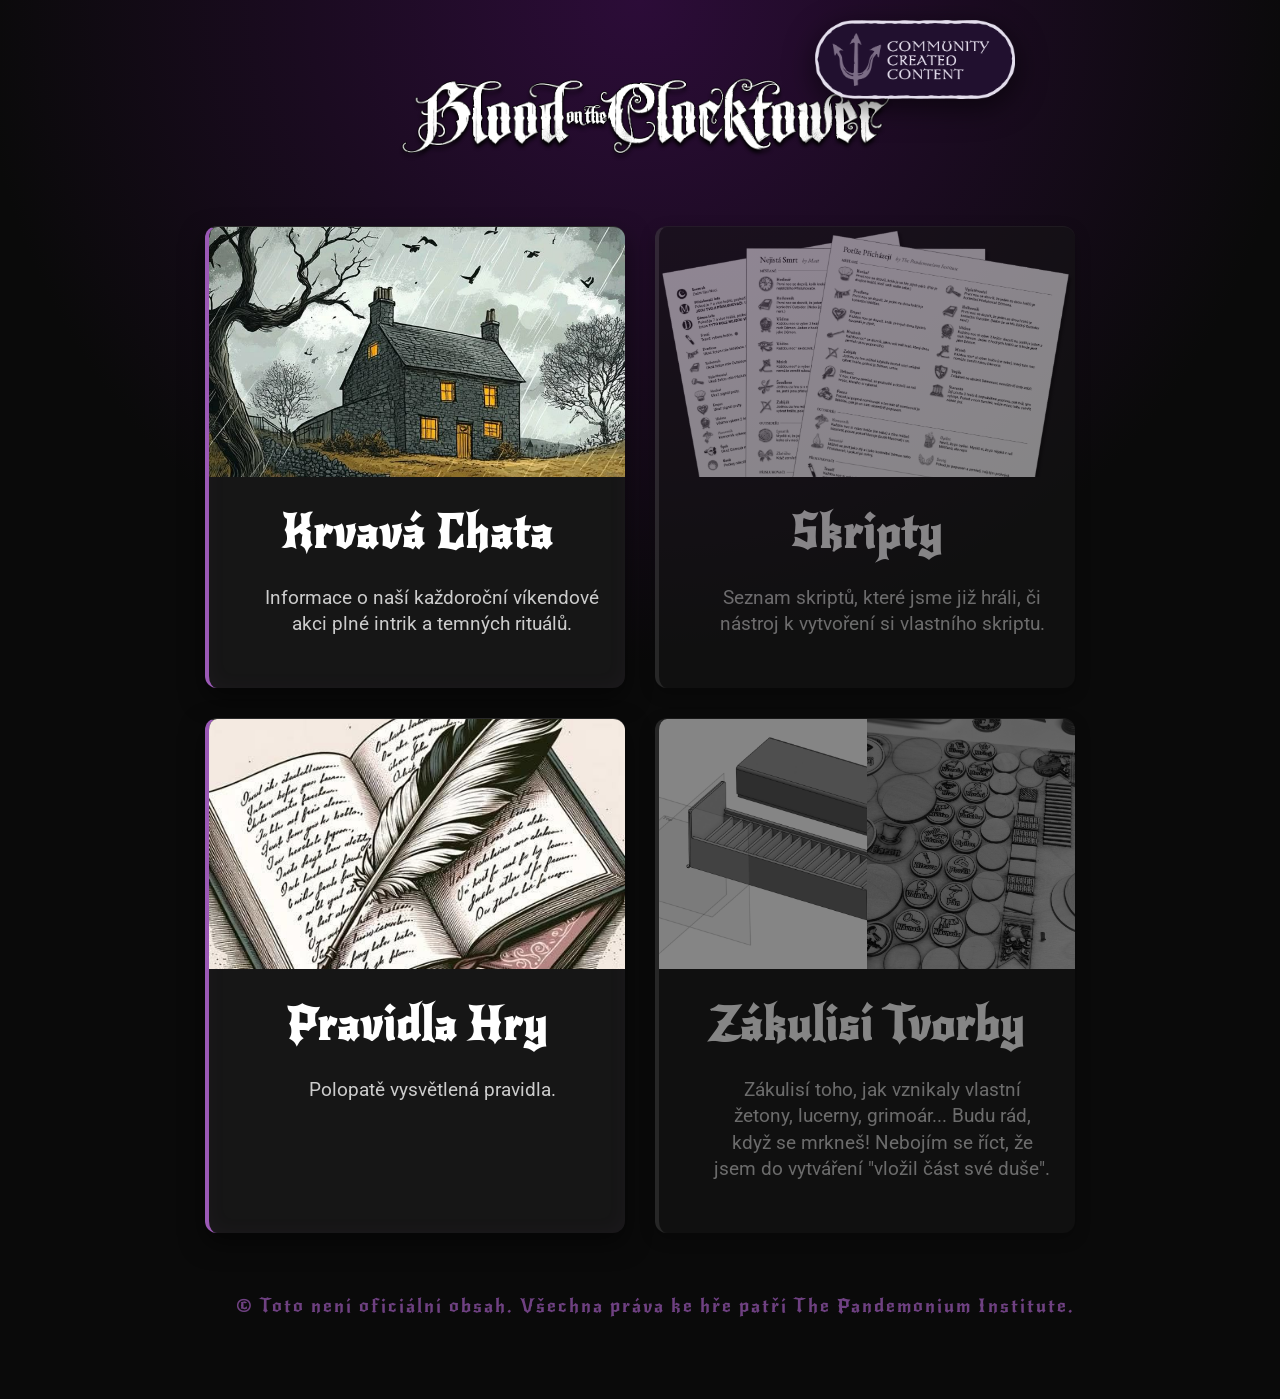
==== commit 075f18ee: "oprava cest" ====
--- a/index.html
+++ b/index.html
@@ -145,7 +145,8 @@
             </div>
             <p class="card-desc">
               Zákulisí toho, jak vznikaly vlastní žetony, lucerny, grimoár...
-              Budu rád, když se mrkneš! Vložil jsem sem část své duše.
+              Budu rád, když se mrkneš! Nebojím se říct, že jsem do vytváření
+              "vložil část své duše".
             </p>
           </div>
         </div>
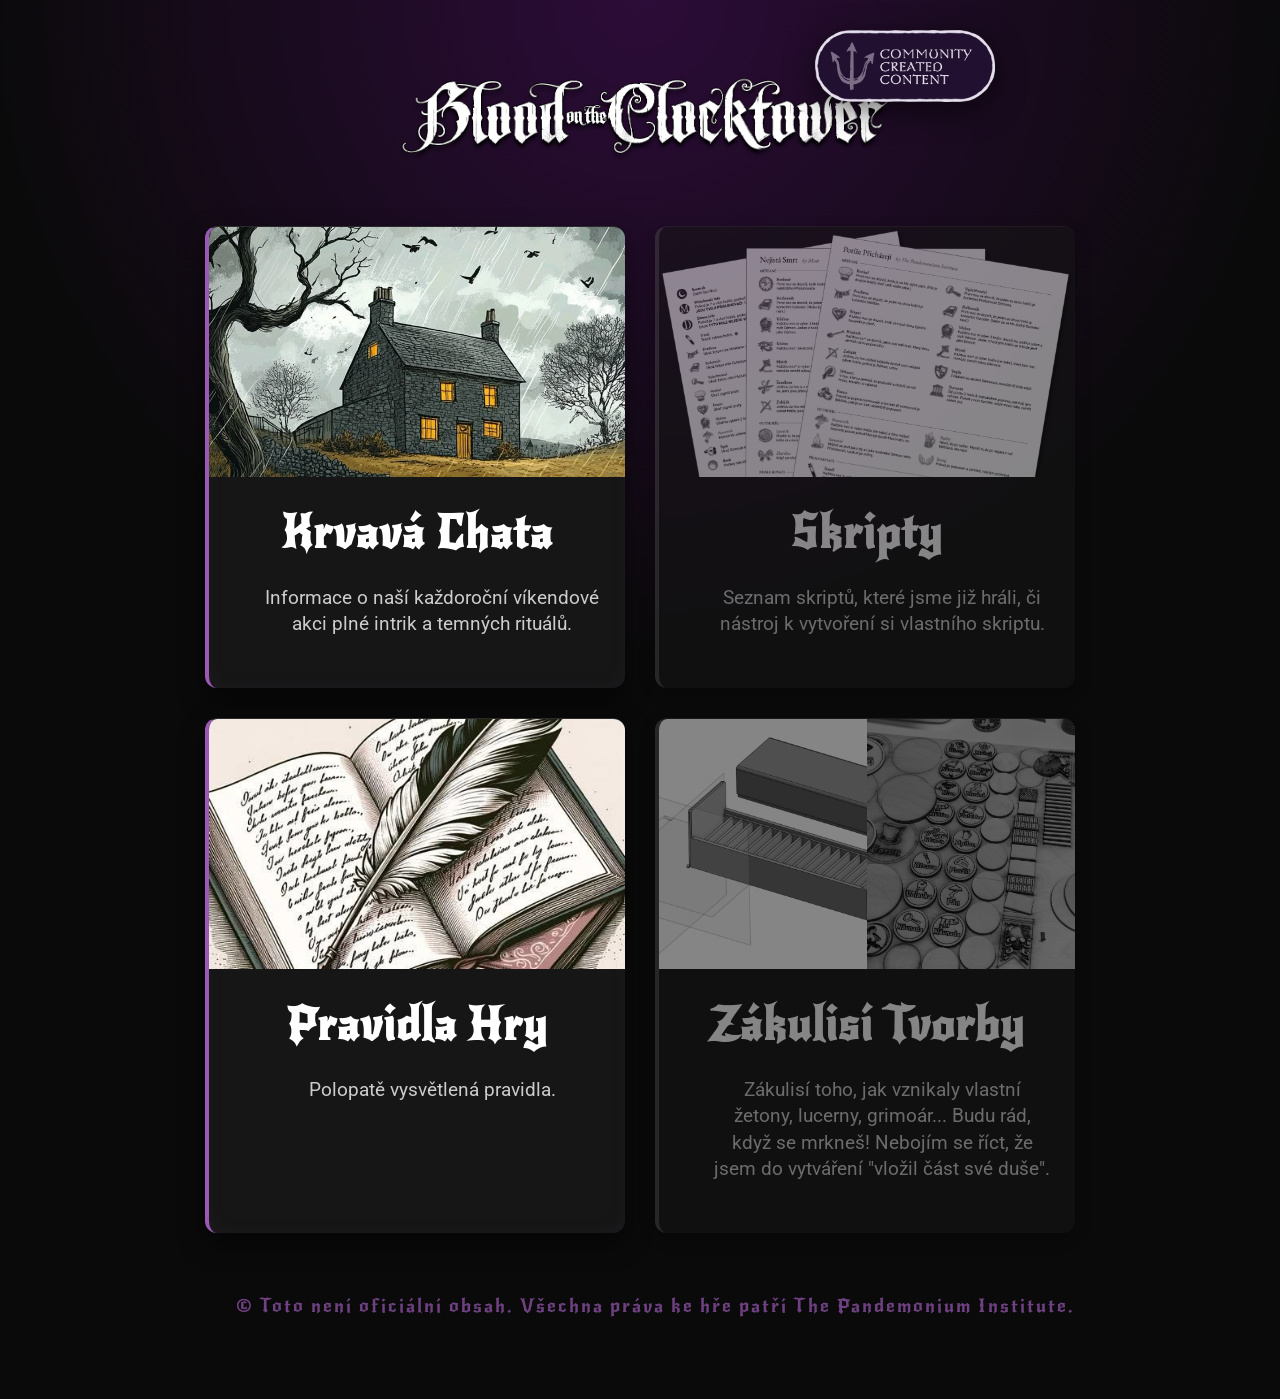
==== commit 55790676: "oprava community loga" ====
--- a/index.html
+++ b/index.html
@@ -1,162 +1,117 @@
 <!doctype html>
 <html lang="cs">
-  <head>
-    <meta charset="UTF-8" />
-    <meta name="viewport" content="width=device-width, initial-scale=1.0" />
 
-    <meta
-      property="og:image"
-      content="https://kinaaj.github.io/blood/assets/img/head.png"
-    />
-    <meta
-      property="og:url"
-      content="https://kinaaj.github.io/blood/assets/img/head.png"
-    />
+<head>
+  <meta charset="UTF-8" />
+  <meta name="viewport" content="width=device-width, initial-scale=1.0" />
 
-    <link rel="apple-touch-icon" href="assets/img/head.png" />
-    <link rel="icon" type="image/png" href="assets/img/head.png" />
+  <meta property="og:image" content="https://kinaaj.github.io/blood/assets/img/head.png" />
+  <meta property="og:url" content="https://kinaaj.github.io/blood/assets/img/head.png" />
 
-    <title>Blood</title>
+  <link rel="apple-touch-icon" href="assets/img/head.png" />
+  <link rel="icon" type="image/png" href="assets/img/head.png" />
 
-    <link rel="preconnect" href="https://fonts.googleapis.com" />
-    <link rel="preconnect" href="https://fonts.gstatic.com" crossorigin />
-    <link
-      href="https://fonts.googleapis.com/css2?family=New+Rocker&family=Roboto:wght@300;400;700&display=swap"
-      rel="stylesheet"
-    />
+  <title>Blood</title>
 
-    <!-- Relativní cesta (bez úvodního lomítka) pro bezproblémové lokální testování -->
-    <link rel="stylesheet" href="assets/css/style.css" />
-  </head>
-  <body>
-    <header>
-      <div class="header-container">
-        <div class="logo-wrapper">
-          <img
-            src="assets/img/logo-long-white4.png"
-            alt="logo long"
-            class="main-logo"
-          />
-          <img
-            src="assets/img/community-logo2.png"
-            alt="Community Logo"
-            class="community-logo"
-          />
+  <link rel="preconnect" href="https://fonts.googleapis.com" />
+  <link rel="preconnect" href="https://fonts.gstatic.com" crossorigin />
+  <link href="https://fonts.googleapis.com/css2?family=New+Rocker&family=Roboto:wght@300;400;700&display=swap"
+    rel="stylesheet" />
+
+  <!-- Relativní cesta (bez úvodního lomítka) pro bezproblémové lokální testování -->
+  <link rel="stylesheet" href="assets/css/style.css" />
+</head>
+
+<body>
+  <header>
+    <div class="header-container">
+      <div class="logo-wrapper">
+        <img src="assets/img/logo-long-white4.png" alt="logo long" class="main-logo" />
+        <img src="assets/img/community-logo2.png" alt="Community Logo" class="community-logo" />
+      </div>
+    </div>
+  </header>
+
+  <main>
+    <div class="cards-container">
+      <!-- KARTA 1: Krvavá chata -->
+      <div class="portal-card theme-purple" onclick="window.location.href = 'krvava-chata/'">
+        <!-- Návodný obrázek -->
+        <div class="card-image-wrapper">
+          <img src="assets/img/chata-preview2.jpg" alt="Krvavá chata" class="card-image"
+            style="object-position: 50% 26%" />
+        </div>
+
+        <!-- Textová část -->
+        <div class="card-content">
+          <div class="title-wrapper">
+            <h2 class="card-title">Krvavá Chata</h2>
+          </div>
+          <p class="card-desc">
+            Informace o naší každoroční víkendové akci plné intrik a temných
+            rituálů.
+          </p>
         </div>
       </div>
-    </header>
+      <!-- KARTA 2: Skripty -->
+      <div class="portal-card theme-purple disabled" onclick="window.location.href = 'skripty/'">
+        <div class="card-image-wrapper">
+          <img src="assets/img/skripty-preview.png" alt="Skripty a Setlisty" class="card-image"
+            style="object-position: 50% top" />
+        </div>
+        <div class="card-content">
+          <div class="title-wrapper">
+            <h2 class="card-title">Skripty</h2>
+          </div>
+          <p class="card-desc">
+            Seznam skriptů, které jsme již hráli, či nástroj k vytvoření si
+            vlastního skriptu.
+          </p>
+        </div>
+      </div>
 
-    <main>
-      <div class="cards-container">
-        <!-- KARTA 1: Krvavá chata -->
-        <div
-          class="portal-card theme-purple"
-          onclick="window.location.href = 'krvava-chata/'"
-        >
-          <!-- Návodný obrázek -->
-          <div class="card-image-wrapper">
-            <img
-              src="assets/img/chata-preview2.jpg"
-              alt="Krvavá chata"
-              class="card-image"
-              style="object-position: 50% 26%"
-            />
+      <!-- KARTA 3: Pravidla -->
+      <div class="portal-card theme-purple" onclick="window.location.href = 'pravidla/'">
+        <div class="card-image-wrapper">
+          <img src="assets/img/pravidla-preview2.jpg" alt="Pravidla hry" class="card-image"
+            style="object-position: 50% 40%" />
+        </div>
+        <div class="card-content">
+          <div class="title-wrapper">
+            <h2 class="card-title">Pravidla Hry</h2>
           </div>
+          <p class="card-desc">Polopatě vysvětlená pravidla.</p>
+        </div>
+      </div>
 
-          <!-- Textová část -->
-          <div class="card-content">
-            <div class="title-wrapper">
-              <h2 class="card-title">Krvavá Chata</h2>
-            </div>
-            <p class="card-desc">
-              Informace o naší každoroční víkendové akci plné intrik a temných
-              rituálů.
-            </p>
-          </div>
-        </div>
-        <!-- KARTA 2: Skripty -->
-        <div
-          class="portal-card theme-purple disabled"
-          onclick="window.location.href = 'skripty/'"
-        >
-          <div class="card-image-wrapper">
-            <img
-              src="assets/img/skripty-preview.png"
-              alt="Skripty a Setlisty"
-              class="card-image"
-              style="object-position: 50% top"
-            />
-          </div>
-          <div class="card-content">
-            <div class="title-wrapper">
-              <h2 class="card-title">Skripty</h2>
-            </div>
-            <p class="card-desc">
-              Seznam skriptů, které jsme již hráli, či nástroj k vytvoření si
-              vlastního skriptu.
-            </p>
-          </div>
+      <!-- KARTA 4: Zákulisí Tvorby -->
+      <div class="portal-card theme-purple disabled" onclick="window.location.href = 'zakulisi/'">
+        <!-- Návodný obrázek spojující 2 fotky -->
+        <div class="card-image-wrapper split-preview">
+          <img src="assets/img/onshape.png" alt="Zákulisí 1" class="card-image img-left" />
+          <img src="assets/img/laser-cutter.jpg" alt="Zákulisí 2" class="card-image img-right" />
         </div>
 
-        <!-- KARTA 3: Pravidla -->
-        <div
-          class="portal-card theme-purple"
-          onclick="window.location.href = 'pravidla/'"
-        >
-          <div class="card-image-wrapper">
-            <img
-              src="assets/img/pravidla-preview2.jpg"
-              alt="Pravidla hry"
-              class="card-image"
-              style="object-position: 50% 40%"
-            />
+        <!-- Textová část -->
+        <div class="card-content">
+          <div class="title-wrapper">
+            <h2 class="card-title">Zákulisí Tvorby</h2>
           </div>
-          <div class="card-content">
-            <div class="title-wrapper">
-              <h2 class="card-title">Pravidla Hry</h2>
-            </div>
-            <p class="card-desc">Polopatě vysvětlená pravidla.</p>
-          </div>
-        </div>
-
-        <!-- KARTA 4: Zákulisí Tvorby -->
-        <div
-          class="portal-card theme-purple disabled"
-          onclick="window.location.href = 'zakulisi/'"
-        >
-          <!-- Návodný obrázek spojující 2 fotky -->
-          <div class="card-image-wrapper split-preview">
-            <img
-              src="assets/img/onshape.png"
-              alt="Zákulisí 1"
-              class="card-image img-left"
-            />
-            <img
-              src="assets/img/laser-cutter.jpg"
-              alt="Zákulisí 2"
-              class="card-image img-right"
-            />
-          </div>
-
-          <!-- Textová část -->
-          <div class="card-content">
-            <div class="title-wrapper">
-              <h2 class="card-title">Zákulisí Tvorby</h2>
-            </div>
-            <p class="card-desc">
-              Zákulisí toho, jak vznikaly vlastní žetony, lucerny, grimoár...
-              Budu rád, když se mrkneš! Nebojím se říct, že jsem do vytváření
-              "vložil část své duše".
-            </p>
-          </div>
+          <p class="card-desc">
+            Zákulisí toho, jak vznikaly vlastní žetony, lucerny, grimoár...
+            Budu rád, když se mrkneš! Nebojím se říct, že jsem do vytváření
+            "vložil část své duše".
+          </p>
         </div>
       </div>
-    </main>
-    <footer>
-      <p>
-        © Toto není oficiální obsah. Všechna práva ke hře patří The Pandemonium
-        Institute.
-      </p>
-    </footer>
-  </body>
-</html>
+    </div>
+  </main>
+  <footer>
+    <p>
+      © Toto není oficiální obsah. Všechna práva ke hře patří The Pandemonium
+      Institute.
+    </p>
+  </footer>
+</body>
+
+</html>
--- a/assets/css/style.css
+++ b/assets/css/style.css
@@ -49,11 +49,9 @@
   font-family: var(--font-body);
   line-height: 1.4;
   padding-bottom: 50px;
-  background-image: radial-gradient(
-    circle at top center,
-    #2c0c38 0%,
-    #0a0a0a 60%
-  );
+  background-image: radial-gradient(circle at top center,
+      #2c0c38 0%,
+      #0a0a0a 60%);
   background-attachment: fixed;
   /* Gradient se "přilepí" k oknu a nebude se opakovat */
   min-height: 100vh;
@@ -303,7 +301,8 @@
 }
 
 .highlight {
-  color: var(--theme-red); /* Sjednocení na červenou proměnnou */
+  color: var(--theme-red);
+  /* Sjednocení na červenou proměnnou */
   font-weight: bold;
 }
 
@@ -593,7 +592,8 @@
 .card-image {
   width: 100%;
   height: 100%;
-  object-fit: cover; /* Zajistí, že se fotka nedeformuje, ale vyplní prostor */
+  object-fit: cover;
+  /* Zajistí, že se fotka nedeformuje, ale vyplní prostor */
   transition: transform 0.5s ease;
 }
 
@@ -607,7 +607,8 @@
   padding: 25px;
   display: flex;
   flex-direction: column;
-  flex-grow: 1; /* Vyplní zbytek karty pod obrázkem */
+  flex-grow: 1;
+  /* Vyplní zbytek karty pod obrázkem */
   justify-content: space-between;
 }
 
@@ -794,7 +795,8 @@
 }
 
 .portal-card.disabled:hover .card-image {
-  transform: none !important; /* Vypne zoom obrázku při hoveru */
+  transform: none !important;
+  /* Vypne zoom obrázku při hoveru */
 }
 
 /* Úprava barvy tlačítka uvnitř neaktivní karty */
@@ -929,34 +931,35 @@
    POZICOVÁNÍ LOGA V HLAVIČCE
    ========================================= */
 
+/* =========================================
+   POZICOVÁNÍ LOGA V HLAVIČCE
+   ========================================= */
+
 .logo-wrapper {
   position: relative;
   display: inline-block;
   margin: 0 auto;
-  /* Zajišťuje, že wrapper na mobilu nepřeteče obrazovku */
   max-width: 100%;
 }
+
+.community-logo {
+  position: absolute;
+  width: 180px;
+  top: -30px;
+  right: -90px;
+  /* Rozumnější odsazení na počítači */
+  z-index: 10;
+  filter: drop-shadow(0px 8px 15px rgba(0, 0, 0, 0.6));
+  transition: transform 0.3s;
+}
+
 
 .main-logo {
   width: 100%;
-  max-width: 530px; /* Tvoje původní šířka */
+  max-width: 530px;
+  /* Tvoje původní šířka */
   height: auto;
   display: block;
-}
-
-.community-logo {
-  position: absolute;
-  width: 200px; /* Tvoje původní šířka */
-
-  /* TADY LADÍŠ POZICI (záporné hodnoty tahají logo ven z obalu) */
-  top: -40px;
-  right: -110px;
-
-  z-index: 10; /* Zajišťuje, že bude vždy nad hlavním logem */
-
-  /* Volitelný lehký stín, aby to "překrytí" vypadalo plasticky */
-  filter: drop-shadow(0px 8px 15px rgba(0, 0, 0, 0.6));
-  transition: transform 0.3s;
 }
 
 /* Lehká animace při najetí myší na komunitní logo (volitelné) */
@@ -966,21 +969,24 @@
 
 /* --- RESPONZIVITA PRO MOBILY --- */
 @media (max-width: 700px) {
+
   /* Na mobilu musíme obě loga úměrně zmenšit, 
        aby to pravé nevyjelo mimo displej */
   .logo-wrapper {
     margin-top: 15px;
   }
 
+
   .main-logo {
     max-width: 280px;
   }
 
   .community-logo {
-    width: 140px;
-    /* Zmenšené odsazení pro menší obrazovky */
-    top: -15px;
-    right: -25px;
+    width: 100px;
+    /* Zmenšíme logo pro mobil */
+    top: -25px;
+    right: -10px;
+    /* Na mobilu ho dáme blíž k textu, aby NEVYJELO z obrazovky */
   }
 }
 
@@ -990,8 +996,10 @@
 
 .split-content {
   display: flex;
-  align-items: flex-start; /* Vertikálně zarovná text a obrázek na střed. Pokud chceš zarovnání nahoru, změň na 'flex-start' */
-  gap: 30px; /* Mezera mezi textem a obrázkem */
+  align-items: flex-start;
+  /* Vertikálně zarovná text a obrázek na střed. Pokud chceš zarovnání nahoru, změň na 'flex-start' */
+  gap: 30px;
+  /* Mezera mezi textem a obrázkem */
   margin-top: 30px;
 }
 
@@ -1039,8 +1047,10 @@
 
 .icon-heading {
   display: flex;
-  align-items: center; /* Zarovná obrázek a text vertikálně na střed */
-  gap: 15px; /* Mezera mezi obrázkem a textem */
+  align-items: center;
+  /* Zarovná obrázek a text vertikálně na střed */
+  gap: 15px;
+  /* Mezera mezi obrázkem a textem */
 
   /* Tyto vlastnosti přepisují tvé výchozí h3, 
      aby se v rozložení s obrázkem nic nerozbilo */
@@ -1056,10 +1066,13 @@
 
 /* Nastavení samotného obrázku v nadpisu */
 .heading-icon {
-  width: 50px; /* Tady si upravíš velikost ikonky podle potřeby */
+  width: 50px;
+  /* Tady si upravíš velikost ikonky podle potřeby */
   height: 50px;
-  object-fit: contain; /* Zabrání deformaci obrázku */
-  flex-shrink: 0; /* Zabrání tomu, aby se ikonka smrskla, když je text moc dlouhý */
+  object-fit: contain;
+  /* Zabrání deformaci obrázku */
+  flex-shrink: 0;
+  /* Zabrání tomu, aby se ikonka smrskla, když je text moc dlouhý */
 }
 
 /* Zmenšení ikonek na mobilech (volitelné) */
@@ -1069,6 +1082,7 @@
     height: 26px;
   }
 }
+
 .map-link.small {
   padding: 4px 12px;
   font-size: 1rem;
@@ -1077,15 +1091,17 @@
   vertical-align: middle;
 
   /* --- Nové, nenápadné barvy --- */
-  background-color: rgba(
-    155,
-    89,
-    182,
-    0.15
-  ); /* Velmi slabá, průhledná fialová */
-  color: var(--text-color) !important; /* Běžná barva textu místo zářivě bílé */
-  border: 1px solid rgba(155, 89, 182, 0.5); /* Jemný fialový rámeček */
-  text-shadow: none; /* Odstranění stínu textu pro čistší vzhled */
+  background-color: rgba(155,
+      89,
+      182,
+      0.15);
+  /* Velmi slabá, průhledná fialová */
+  color: var(--text-color) !important;
+  /* Běžná barva textu místo zářivě bílé */
+  border: 1px solid rgba(155, 89, 182, 0.5);
+  /* Jemný fialový rámeček */
+  text-shadow: none;
+  /* Odstranění stínu textu pro čistší vzhled */
   text-transform: none;
 }
 
@@ -1094,7 +1110,9 @@
   background-color: var(--accent-color);
   color: #fff !important;
   border-color: var(--accent-color);
-} /* =========================================
+}
+
+/* =========================================
    ROZTAŽENÉ BLOKY STAVŮ (POD SEBOU)
    ========================================= */
 
@@ -1126,13 +1144,11 @@
   display: flex;
   align-items: center;
   position: relative;
-  background: linear-gradient(
-    90deg,
-    rgba(255, 255, 255, 0.05) 0%,
-    rgba(255, 255, 255, 0.05) 50%,
-    rgba(197, 0, 0, 0.2) 50%,
-    rgba(197, 0, 0, 0.2) 100%
-  );
+  background: linear-gradient(90deg,
+      rgba(255, 255, 255, 0.05) 0%,
+      rgba(255, 255, 255, 0.05) 50%,
+      rgba(197, 0, 0, 0.2) 50%,
+      rgba(197, 0, 0, 0.2) 100%);
   border-bottom: 1px solid #2a2a2a;
 }
 
@@ -1149,7 +1165,8 @@
   font-size: 1.4rem;
   font-family: var(--font-heading);
   letter-spacing: 1px;
-  line-height: 1; /* Udrží text kompaktní */
+  line-height: 1;
+  /* Udrží text kompaktní */
 }
 
 /* Zarovnání ikony a textu vlevo */
@@ -1169,16 +1186,19 @@
 
 /* Výrazně zvětšené ikony */
 .state-icon {
-  width: 60px; /* Zvětšeno z původních 24px (můžeš dát i 42px) */
+  width: 60px;
+  /* Zvětšeno z původních 24px (můžeš dát i 42px) */
   height: 60px;
   object-fit: contain;
-  flex-shrink: 0; /* Zaručí, že se ikona nikdy nezdeformuje ani nezmenší */
+  flex-shrink: 0;
+  /* Zaručí, že se ikona nikdy nezdeformuje ani nezmenší */
 }
 
 /* Úprava šikmého dělítka, aby výškově sedělo k větším ikonám */
 .state-divider {
   width: 1px;
-  height: 30px; /* Mírně zvýšeno z 25px */
+  height: 30px;
+  /* Mírně zvýšeno z 25px */
   background-color: rgba(255, 255, 255, 0.25);
   transform: rotate(15deg);
   z-index: 2;
@@ -1216,23 +1236,69 @@
 
 /* --- RESPONZIVITA PRO MOBILY --- */
 @media (max-width: 600px) {
+
+  /* Hlavička se rozpadne na 2 řádky nad sebou */
+  .state-card-header {
+    flex-direction: column;
+    background: none;
+    /* Pozadí vyřešíme přímo u jednotlivých položek */
+    border-bottom: none;
+  }
+
+  /* Dělítko uprostřed schováme */
+  .state-divider {
+    display: none;
+  }
+
+  /* Jednotlivé hlavičky stavů */
+  .state-option {
+    width: 100%;
+    padding: 10px 15px;
+    font-size: 1.05rem;
+  }
+
+  .state-option.state-good {
+    background: rgba(255, 255, 255, 0.08);
+    border-bottom: 1px solid rgba(255, 255, 255, 0.05);
+  }
+
+  .state-option.state-bad {
+    background: rgba(197, 0, 0, 0.25);
+    border-top: 1px solid #2a2a2a;
+    border-bottom: 1px solid rgba(197, 0, 0, 0.2);
+    justify-content: flex-start;
+    /* Na mobilu dáme i druhou ikonu/text doprava nebo dolevat k okraji pro lepší čitelnost */
+  }
+
+  /* Tělo bloku umožní prohození pořadí */
   .state-card-body {
-    flex-direction: column; /* Na velmi malých displejích dá popisy pod sebe */
-  }
-
+    display: flex;
+    flex-direction: column;
+  }
+
+  /* Změna pořadí (order) pro mobilní zobrazení:
+     1. Pozitivní nadpis (v hlavičce)
+     2. Pozitivní popis
+     3. Negativní nadpis
+     4. Negativní popis
+  */
   .state-desc.desc-good {
+    order: 1;
     border-right: none;
     border-bottom: 1px solid #2a2a2a;
+    background-color: rgba(255, 255, 255, 0.02);
+    padding: 12px 15px;
+  }
+
+  .state-desc.desc-bad {
+    order: 3;
+    background-color: rgba(197, 0, 0, 0.05);
+    padding: 12px 15px;
   }
 
   .state-icon {
-    width: 28px; /* Na mobilu lehce zmenšíme, ať je dost místa pro text */
-    height: 28px;
-  }
-
-  .state-option {
-    padding: 8px 10px;
-    font-size: 0.95rem;
+    width: 32px;
+    height: 32px;
   }
 }
 
@@ -1249,19 +1315,22 @@
 .card-image-wrapper.split-preview .card-image {
   width: 50%;
   height: 100%;
-  object-fit: cover; /* Zajistí oříznutí fotky bez deformace */
+  object-fit: cover;
+  /* Zajistí oříznutí fotky bez deformace */
 }
 
 /* --- TADY SI POLOHUJEŠ A ŘEŽEŠ POPŘÍPADĚ KAŽDOU FOTKU ZVLÁŠŤ --- */
 
 /* Levá fotka */
 .card-image-wrapper.split-preview .img-left {
-  object-position: 50% 20%; /* Uprav např. na '50% 20%' pro posun výřezu */
+  object-position: 50% 20%;
+  /* Uprav např. na '50% 20%' pro posun výřezu */
 }
 
 /* Pravá fotka */
 .card-image-wrapper.split-preview .img-right {
-  object-position: center center; /* Uprav např. na '50% 80%' pro posun výřezu */
+  object-position: center center;
+  /* Uprav např. na '50% 80%' pro posun výřezu */
 }
 
 /* =========================================
@@ -1271,7 +1340,8 @@
 .next-btn {
   position: fixed;
   top: 20px;
-  right: 20px; /* Přilepení doprava */
+  right: 20px;
+  /* Přilepení doprava */
   color: var(--text-color);
   text-decoration: none;
   font-family: var(--font-heading);
@@ -1303,4 +1373,4 @@
     font-size: 1rem;
     padding: 6px 14px;
   }
-}
+}
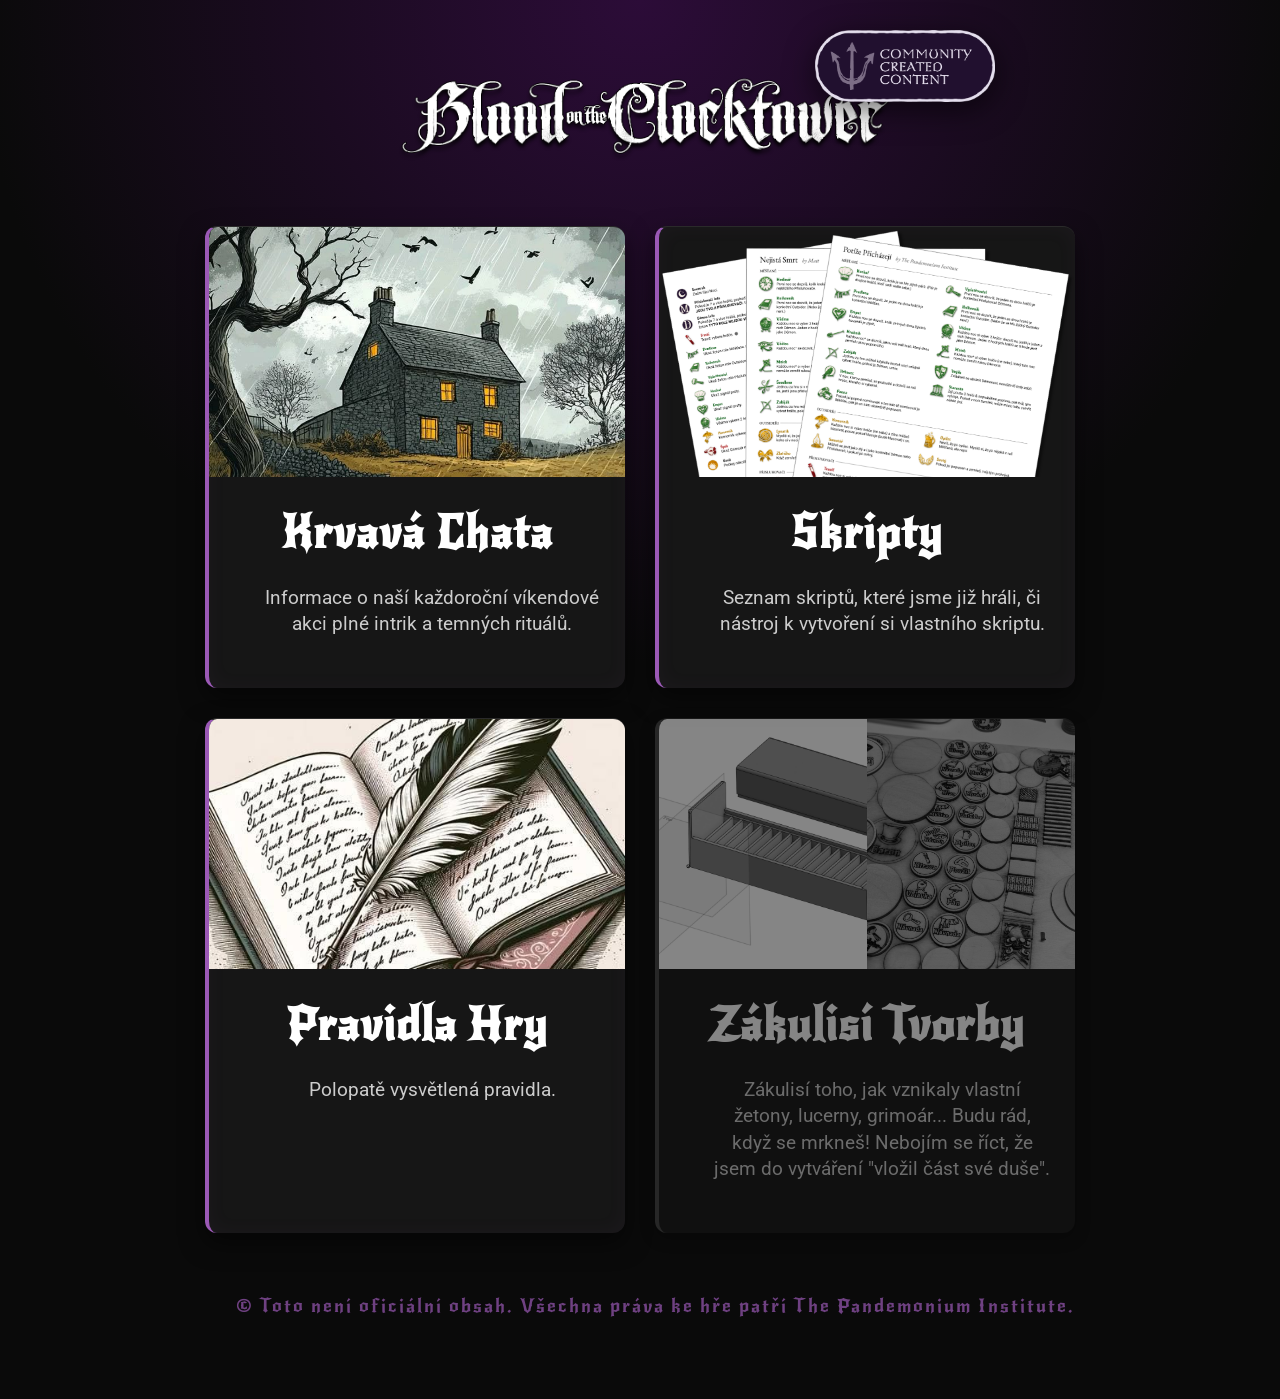
==== commit 6e56d4ab: "pridani tvorby skriptu a oprava ikon" ====
--- a/index.html
+++ b/index.html
@@ -54,7 +54,7 @@
         </div>
       </div>
       <!-- KARTA 2: Skripty -->
-      <div class="portal-card theme-purple disabled" onclick="window.location.href = 'skripty/'">
+      <div class="portal-card theme-purple" onclick="window.location.href = 'skripty/'">
         <div class="card-image-wrapper">
           <img src="assets/img/skripty-preview.png" alt="Skripty a Setlisty" class="card-image"
             style="object-position: 50% top" />
--- a/assets/css/style.css
+++ b/assets/css/style.css
@@ -978,7 +978,7 @@
 
 
   .main-logo {
-    max-width: 280px;
+    max-width: 340px;
   }
 
   .community-logo {
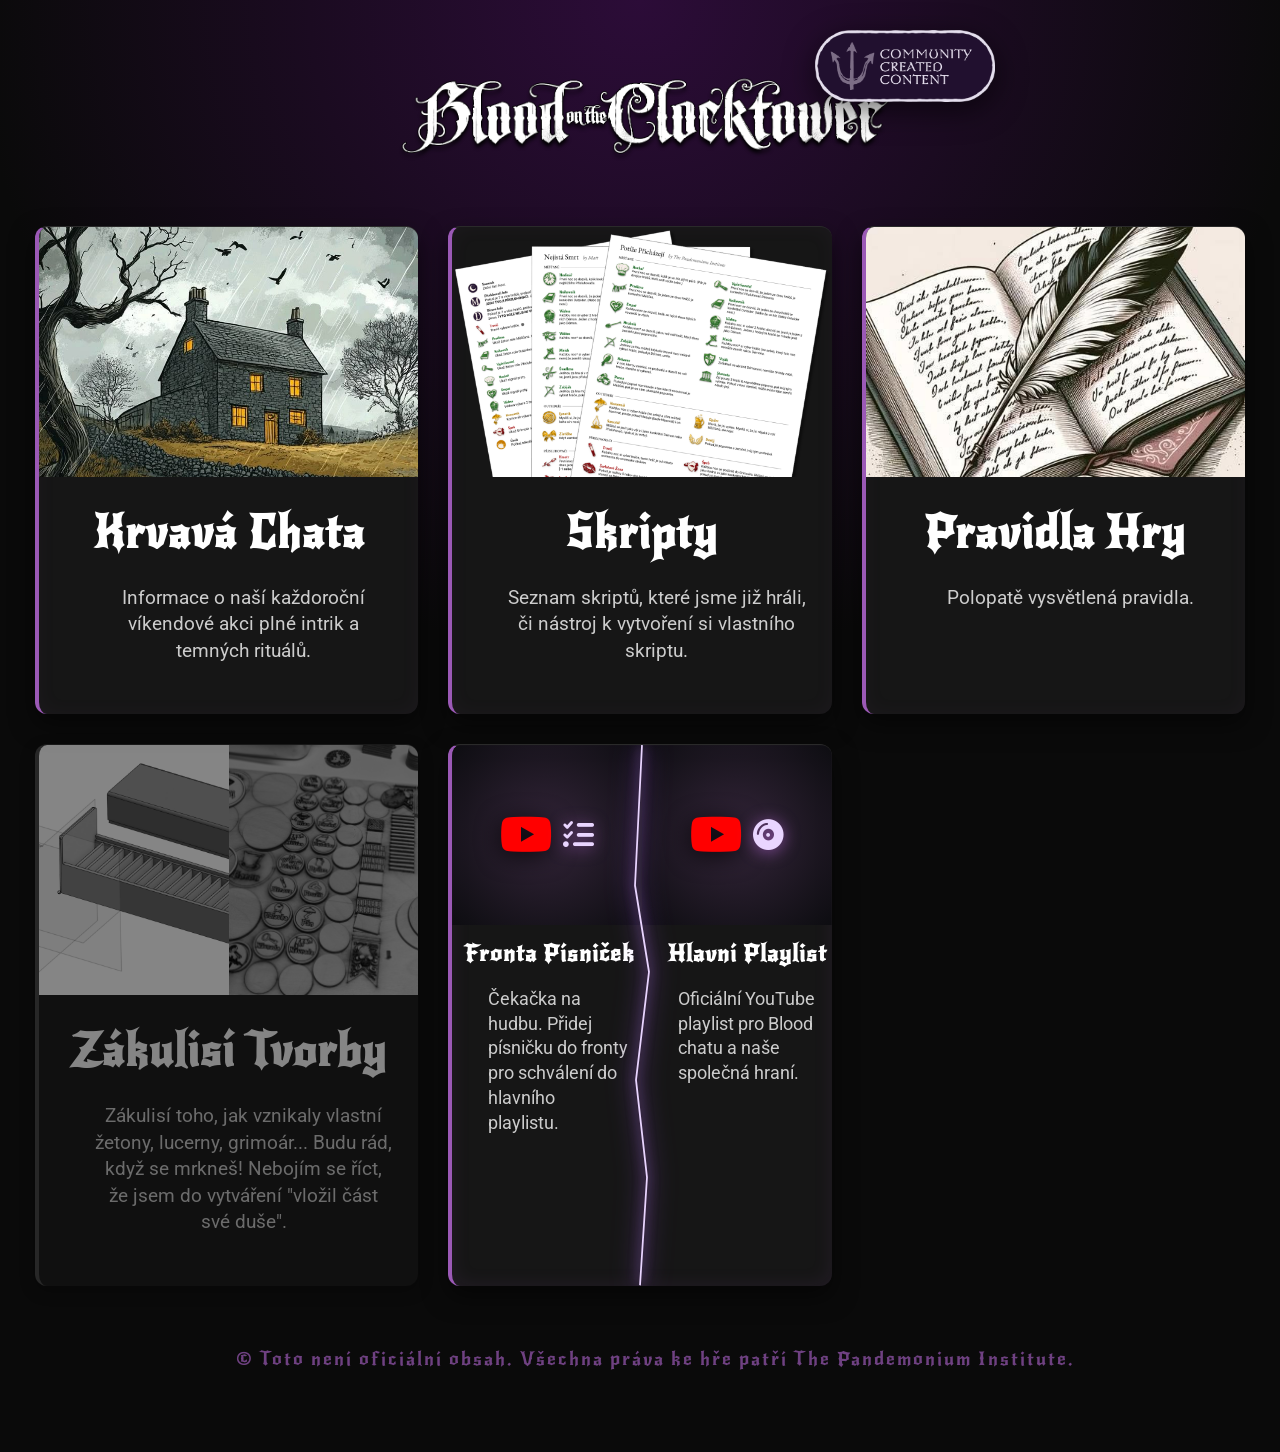
==== commit 3586d451: "feat(portal): přidání rozpůlené karty pro YouTube playlisty s bleskem a 3 sloupce karet" ====
--- a/index.html
+++ b/index.html
@@ -4,7 +4,7 @@
 <head>
   <meta charset="UTF-8" />
   <meta name="viewport" content="width=device-width, initial-scale=1.0" />
-
+  <meta name="robots" content="noindex, nofollow">
   <meta property="og:image" content="https://kinaaj.github.io/blood/assets/img/head.png" />
   <meta property="og:url" content="https://kinaaj.github.io/blood/assets/img/head.png" />
 
@@ -17,6 +17,7 @@
   <link rel="preconnect" href="https://fonts.gstatic.com" crossorigin />
   <link href="https://fonts.googleapis.com/css2?family=New+Rocker&family=Roboto:wght@300;400;700&display=swap"
     rel="stylesheet" />
+  <link rel="stylesheet" href="https://cdnjs.cloudflare.com/ajax/libs/font-awesome/6.4.0/css/all.min.css" />
 
   <!-- Relativní cesta (bez úvodního lomítka) pro bezproblémové lokální testování -->
   <link rel="stylesheet" href="assets/css/style.css" />
@@ -32,7 +33,7 @@
     </div>
   </header>
 
-  <main>
+  <main class="portal-main">
     <div class="cards-container">
       <!-- KARTA 1: Krvavá chata -->
       <div class="portal-card theme-purple" onclick="window.location.href = 'krvava-chata/'">
@@ -104,6 +105,57 @@
           </p>
         </div>
       </div>
+
+      <!-- KARTA 5: YouTube Playlisty (Rozpůlená karta s bleskem) -->
+      <div class="portal-card theme-purple split-portal-card">
+        <!-- SVG Blesková čára uprostřed -->
+        <svg class="split-lightning-line" viewBox="0 0 100 500" preserveAspectRatio="none" aria-hidden="true">
+          <path d="M 50 0 L 36 130 L 64 210 L 38 310 L 60 400 L 46 500" stroke="#e9d5ff" stroke-width="3.5"
+            fill="none" />
+        </svg>
+
+        <!-- LEVÁ POLOVINA: Fronta Písniček -->
+        <a href="https://www.youtube.com/playlist?list=PLPSQMFwZylXE&jct=QCe-ufDtJXH-t8xM3mJS2g" target="_blank"
+          class="split-card-half split-left" title="Fronta Písniček (YouTube Queue)">
+          <div class="card-image-wrapper">
+            <img src="assets/img/playlist-queue-preview.jpg" alt="Fronta Písniček" class="card-image"
+              onerror="this.classList.add('missing-img')" />
+            <div class="card-image-placeholder">
+              <i class="fa-brands fa-youtube placeholder-yt-icon"></i>
+              <i class="fa-solid fa-list-check placeholder-sub-icon"></i>
+            </div>
+          </div>
+          <div class="card-content">
+            <div class="title-wrapper">
+              <h2 class="card-title">Fronta Písniček</h2>
+            </div>
+            <p class="card-desc">
+              Čekačka na hudbu. Přidej písničku do fronty pro schválení do hlavního playlistu.
+            </p>
+          </div>
+        </a>
+
+        <!-- PRAVÁ POLOVINA: Hlavní Playlist -->
+        <a href="https://youtube.com/playlist?list=PLLTOvMMvPiA8&si=6y7yahhFPEP160Su" target="_blank"
+          class="split-card-half split-right" title="Hlavní YouTube Playlist">
+          <div class="card-image-wrapper">
+            <img src="assets/img/playlist-main-preview.jpg" alt="Hlavní Playlist" class="card-image"
+              onerror="this.classList.add('missing-img')" />
+            <div class="card-image-placeholder">
+              <i class="fa-brands fa-youtube placeholder-yt-icon"></i>
+              <i class="fa-solid fa-compact-disc placeholder-sub-icon"></i>
+            </div>
+          </div>
+          <div class="card-content">
+            <div class="title-wrapper">
+              <h2 class="card-title">Hlavní Playlist</h2>
+            </div>
+            <p class="card-desc">
+              Oficiální YouTube playlist pro Blood chatu a naše společná hraní.
+            </p>
+          </div>
+        </a>
+      </div>
     </div>
   </main>
   <footer>
--- a/assets/css/style.css
+++ b/assets/css/style.css
@@ -207,11 +207,9 @@
   }
 
   .map-link:hover {
-    background-color: var(--accent-color);
-    box-shadow: 0 0 30px var(--accent-glow);
-    transform: scale(1.05);
-    /* Přidán filter pro efekt zesvětlení při najetí */
-    filter: brightness(1.2);
+    background-color: #9333ea;
+    border-color: #e9d5ff;
+    box-shadow: 0 4px 16px rgba(168, 85, 247, 0.4);
   }
 
   /* Zde aplikována úprava názvu třídy karty */
@@ -235,6 +233,10 @@
   max-width: 1000px;
   margin: 0 auto;
   padding: 0 15px;
+}
+
+main.portal-main {
+  max-width: 1440px;
 }
 
 section {
@@ -321,18 +323,19 @@
 
 .map-link {
   display: inline-block;
-  background-color: var(--accent-color);
+  background-color: #7e22ce;
   color: white !important;
-  padding: 12px 30px;
+  padding: 10px 24px;
   text-decoration: none;
   border-radius: 30px;
   font-family: var(--font-heading);
-  font-size: 1.3rem;
+  font-size: 1.2rem;
   margin-top: 15px;
-  transition: all 0.2s;
-  border: none;
-  text-shadow: 1px 1px 2px #000;
+  transition: background-color 0.2s ease, border-color 0.2s ease, box-shadow 0.2s ease;
+  border: 1px solid #c084fc;
+  text-shadow: 0 1px 2px rgba(0, 0, 0, 0.6);
   user-select: none;
+  box-shadow: 0 4px 12px rgba(126, 34, 206, 0.35);
 }
 
 /* Aktivní stav pro mapová tlačítka na mobilu */
@@ -483,26 +486,25 @@
   position: fixed;
   top: 20px;
   left: 20px;
-  color: var(--text-color);
+  color: #ffffff;
   text-decoration: none;
-  font-family: var(--font-heading);
-  font-size: 1.2rem;
-  background-color: rgba(22, 22, 22, 0.9);
-  padding: 8px 18px;
+  font-family: var(--font-heading, "New Rocker", serif);
+  font-size: 1.15rem;
+  background: linear-gradient(135deg, #9b59b6, #7e22ce);
+  padding: 8px 20px;
   border-radius: 30px;
-  border: 1px solid #333;
-  transition: all 0.2s;
+  border: 1px solid #c084fc;
+  transition: all 0.25s cubic-bezier(0.4, 0, 0.2, 1);
   z-index: 1000;
-  backdrop-filter: blur(5px);
-  box-shadow: 0 4px 15px rgba(0, 0, 0, 0.5);
+  backdrop-filter: blur(8px);
+  box-shadow: 0 4px 15px rgba(126, 34, 206, 0.4);
 }
 
 .back-btn:hover {
-  background-color: var(--accent-color);
-  color: #fff;
-  transform: scale(1.05);
-  box-shadow: 0 0 15px var(--accent-glow);
-  border-color: transparent;
+  background: linear-gradient(135deg, #a855f7, #6b21a8);
+  color: #ffffff;
+  box-shadow: 0 6px 20px rgba(168, 85, 247, 0.55);
+  border-color: #e9d5ff;
 }
 
 /* Úprava pro mobily */
@@ -534,15 +536,21 @@
   gap: 30px;
   margin-top: 10px;
   margin-bottom: 60px;
-  max-width: 900px;
+  max-width: 1440px;
   margin-left: auto;
   margin-right: auto;
-  padding: 0 15px;
-}
-
-@media (min-width: 700px) {
+  padding: 0 20px;
+}
+
+@media (min-width: 640px) and (max-width: 950px) {
   .cards-container {
     grid-template-columns: 1fr 1fr;
+  }
+}
+
+@media (min-width: 951px) {
+  .cards-container {
+    grid-template-columns: repeat(3, 1fr);
   }
 }
 
@@ -564,9 +572,10 @@
   display: flex;
   flex-direction: column;
   transition:
-    transform 0.3s,
-    box-shadow 0.3s,
-    border-color 0.3s;
+    transform 0.3s ease,
+    box-shadow 0.3s ease,
+    border-color 0.3s ease,
+    background 0.3s ease;
   color: var(--text-color);
   cursor: pointer;
 
@@ -577,8 +586,17 @@
   min-height: 450px;
 }
 
-.portal-card:hover {
+.portal-card:not(.disabled):hover {
   transform: translateY(-5px);
+  background: rgba(155, 89, 182, 0.14);
+  box-shadow:
+    0 15px 35px rgba(0, 0, 0, 0.7),
+    inset 0 0 45px rgba(139, 56, 172, 0.35);
+}
+
+.portal-card:not(.disabled):not(.split-portal-card):hover .card-title {
+  color: #c084fc;
+  text-shadow: 0 0 14px rgba(192, 132, 252, 0.7);
 }
 
 /* Obal obrázku - drží výšku a schovává přesahy při zoom animaci */
@@ -673,14 +691,19 @@
   padding: 10px 25px;
   border-radius: 30px;
   font-family: var(--font-heading);
-  font-size: 1.4rem;
-  text-shadow: 1px 1px 2px #000 !important;
-  transition: all 0.2s;
+  font-size: 1.3rem;
+  text-shadow: 0 1px 2px rgba(0, 0, 0, 0.6) !important;
+  background: linear-gradient(135deg, #9b59b6, #7e22ce);
+  border: 1px solid #c084fc;
+  box-shadow: 0 4px 15px rgba(126, 34, 206, 0.4);
+  transition: all 0.25s ease;
   cursor: pointer;
 }
 
 .card-btn:hover {
-  transform: scale(1.05);
+  background: linear-gradient(135deg, #a855f7, #6b21a8);
+  box-shadow: 0 6px 20px rgba(168, 85, 247, 0.55);
+  border-color: #e9d5ff;
 }
 
 /* --- TÉMA KARTY ZELENÁ --- */
@@ -810,6 +833,212 @@
 
 .portal-card.disabled .card-date {
   color: #666;
+}
+
+/* ==========================================================================
+   ROZPŮLENÁ KARTA PLAYLISTŮ (SPLIT PORTAL CARD S BLESKEM - VELIKOST 1 KARTY)
+   ========================================================================== */
+
+.portal-card.split-portal-card {
+  position: relative;
+  display: flex !important;
+  flex-direction: row !important;
+  cursor: default !important;
+  overflow: hidden;
+  padding: 0 !important;
+  min-height: 450px;
+  background: var(--card-bg);
+  border-radius: 12px;
+  border-top: 1px solid #2a2a2a;
+  border-left: 4px solid var(--theme-purple);
+  box-shadow:
+    0 10px 25px rgba(0, 0, 0, 0.5),
+    inset 0 0 20px rgba(155, 89, 182, 0.1);
+}
+
+.portal-card.split-portal-card:hover {
+  transform: none !important;
+  box-shadow:
+    0 12px 30px rgba(0, 0, 0, 0.6),
+    inset 0 0 25px rgba(155, 89, 182, 0.12) !important;
+}
+
+/* Blesk uprostřed jedné karty */
+.split-lightning-line {
+  position: absolute;
+  top: 0;
+  bottom: 0;
+  left: 50%;
+  transform: translateX(-50%);
+  width: 50px;
+  height: 100%;
+  z-index: 20;
+  pointer-events: none;
+  filter: drop-shadow(0 0 6px rgba(192, 132, 252, 0.95)) drop-shadow(0 0 12px rgba(168, 85, 247, 0.85));
+  transition: filter 0.3s ease;
+}
+
+/* Poloviny karty v rámci jediné standardní karty */
+.split-card-half {
+  display: flex;
+  flex-direction: column;
+  text-decoration: none !important;
+  color: var(--text-color);
+  position: relative;
+  overflow: visible;
+  box-sizing: border-box;
+  margin: 0 !important;
+  padding: 0 !important;
+  transition: background 0.3s ease, filter 0.3s ease;
+}
+
+.split-card-half.split-left {
+  width: 50% !important;
+  flex: 0 0 50% !important;
+  z-index: 2;
+  clip-path: polygon(0 0, 100% 0, calc(100% - 7px) 26%, calc(100% + 7px) 42%, calc(100% - 6px) 62%, calc(100% + 5px) 80%, calc(100% - 2px) 100%, 0 100%);
+}
+
+.split-card-half.split-right {
+  width: 50% !important;
+  flex: 0 0 50% !important;
+  z-index: 2;
+  clip-path: polygon(0 0, 100% 0, 100% 100%, calc(0% - 2px) 100%, calc(0% + 5px) 80%, calc(0% - 6px) 62%, calc(0% + 7px) 42%, calc(0% - 7px) 26%);
+}
+
+/* Úprava velikostí obsahu tak, aby perfektně pasoval do 1 karty */
+.split-portal-card .card-image-wrapper {
+  height: 180px;
+}
+
+.split-portal-card .card-content {
+  padding: 16px 12px;
+  text-align: left !important;
+}
+
+.split-portal-card .title-wrapper {
+  justify-content: flex-start !important;
+}
+
+.split-portal-card .card-title {
+  font-size: 1.25rem;
+  line-height: 1.15;
+  white-space: nowrap;
+}
+
+.split-card-half.split-right .card-title {
+  margin-left: 14px;
+}
+
+.split-portal-card .card-desc {
+  font-size: 0.98rem;
+  margin-bottom: 12px;
+  line-height: 1.4;
+  color: var(--text-color) !important;
+  opacity: 0.9;
+  text-shadow: none !important;
+  text-align: left !important;
+  margin-left: -6px;
+}
+
+.split-portal-card .card-btn {
+  padding: 6px 14px;
+  font-size: 0.95rem;
+  border-radius: 20px;
+}
+
+/* Nezávislý hover efekt pro levou polovinu */
+.split-card-half.split-left:hover {
+  background: rgba(155, 89, 182, 0.16);
+  z-index: 5;
+}
+
+.split-card-half.split-left:hover .card-image {
+  transform: scale(1.08);
+}
+
+.split-card-half.split-left:hover .card-title {
+  color: #c084fc !important;
+  text-shadow: 0 0 16px rgba(192, 132, 252, 0.85) !important;
+}
+
+/* Nezávislý hover efekt pro pravou polovinu */
+.split-card-half.split-right:hover {
+  background: rgba(155, 89, 182, 0.16);
+  z-index: 5;
+}
+
+.split-card-half.split-right:hover .card-image {
+  transform: scale(1.08);
+}
+
+.split-card-half.split-right:hover .card-title {
+  color: #c084fc !important;
+  text-shadow: 0 0 16px rgba(192, 132, 252, 0.85) !important;
+}
+
+.split-card-half.split-right:hover .card-btn {
+  background: linear-gradient(135deg, #a855f7, #6b21a8);
+  box-shadow: 0 6px 20px rgba(168, 85, 247, 0.6);
+  border-color: #e9d5ff;
+}
+
+/* Zvýraznění blesku při hoveru na jakoukoli část */
+.portal-card.split-portal-card:has(.split-card-half:hover) .split-lightning-line {
+  filter: drop-shadow(0 0 12px rgba(233, 213, 255, 1)) drop-shadow(0 0 24px rgba(168, 85, 247, 0.95));
+}
+
+/* Fallback placeholder pro chybějící obrázek */
+.card-image-placeholder {
+  display: none;
+  width: 100%;
+  height: 100%;
+  background: radial-gradient(circle at center, rgba(155, 89, 182, 0.22), rgba(12, 12, 16, 0.95));
+  align-items: center;
+  justify-content: center;
+  gap: 10px;
+  color: #c084fc;
+}
+
+.card-image.missing-img {
+  display: none !important;
+}
+
+.card-image.missing-img + .card-image-placeholder {
+  display: flex !important;
+}
+
+.placeholder-yt-icon {
+  font-size: 2.6rem;
+  color: #ff0000;
+  filter: drop-shadow(0 4px 12px rgba(0, 0, 0, 0.8));
+}
+
+.placeholder-sub-icon {
+  font-size: 1.7rem;
+  color: #e9d5ff;
+  filter: drop-shadow(0 2px 8px rgba(155, 89, 182, 0.8));
+}
+
+/* Responsivita pro mobilní telefony */
+@media (max-width: 768px) {
+  .portal-card.split-portal-card {
+    flex-direction: column !important;
+    min-height: auto;
+  }
+
+  .split-card-half.split-left,
+  .split-card-half.split-right {
+    width: 100% !important;
+    flex: 0 0 100% !important;
+    clip-path: none !important;
+    margin-left: 0 !important;
+    border-bottom: 1px solid rgba(155, 89, 182, 0.2);
+  }
+
+  .split-lightning-line {
+    display: none;
+  }
 }
 
 /* --- RAZÍTKA --- */
@@ -1341,27 +1570,25 @@
   position: fixed;
   top: 20px;
   right: 20px;
-  /* Přilepení doprava */
-  color: var(--text-color);
+  color: #ffffff;
   text-decoration: none;
-  font-family: var(--font-heading);
-  font-size: 1.2rem;
-  background-color: rgba(22, 22, 22, 0.9);
-  padding: 8px 18px;
+  font-family: var(--font-heading, "New Rocker", serif);
+  font-size: 1.15rem;
+  background: linear-gradient(135deg, #9b59b6, #7e22ce);
+  padding: 8px 20px;
   border-radius: 30px;
-  border: 1px solid #333;
-  transition: all 0.2s;
+  border: 1px solid #c084fc;
+  transition: all 0.25s cubic-bezier(0.4, 0, 0.2, 1);
   z-index: 1000;
-  backdrop-filter: blur(5px);
-  box-shadow: 0 4px 15px rgba(0, 0, 0, 0.5);
+  backdrop-filter: blur(8px);
+  box-shadow: 0 4px 15px rgba(126, 34, 206, 0.4);
 }
 
 .next-btn:hover {
-  background-color: var(--accent-color);
-  color: #fff;
-  transform: scale(1.05);
-  box-shadow: 0 0 15px var(--accent-glow);
-  border-color: transparent;
+  background: linear-gradient(135deg, #a855f7, #6b21a8);
+  color: #ffffff;
+  box-shadow: 0 6px 20px rgba(168, 85, 247, 0.55);
+  border-color: #e9d5ff;
 }
 
 /* Úprava pro mobily */
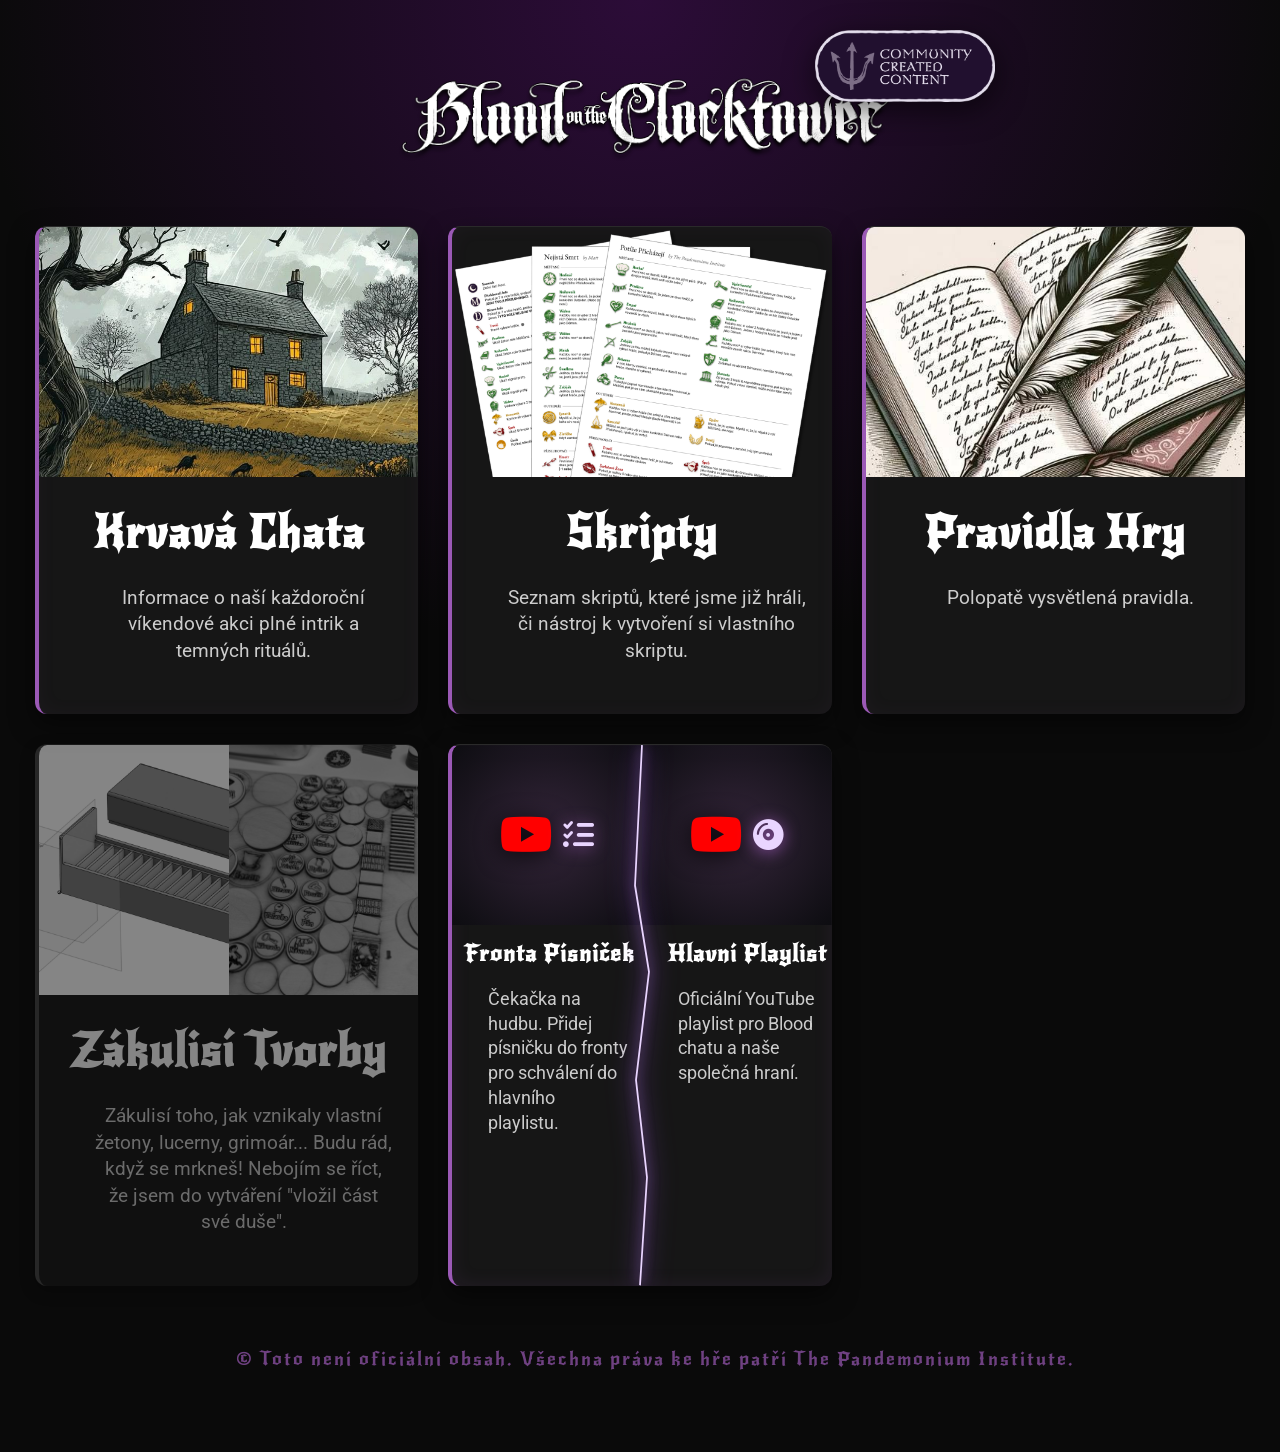
==== commit fd8ef963: "feat: complete mobile responsiveness for landing page, scripts list, script creator, python data fet" ====
--- a/index.html
+++ b/index.html
@@ -40,7 +40,7 @@
         <!-- Návodný obrázek -->
         <div class="card-image-wrapper">
           <img src="assets/img/chata-preview2.jpg" alt="Krvavá chata" class="card-image"
-            style="object-position: 50% 26%" />
+            style="object-position: 50% 35%" />
         </div>
 
         <!-- Textová část -->
--- a/assets/css/style.css
+++ b/assets/css/style.css
@@ -58,17 +58,42 @@
   /* Zajistí, že body bude vždy vysoké minimálně jako celá obrazovka */
 }
 
-/* --- MOBILNÍ ÚPRAVY PÍSMA --- */
+/* --- MOBILNÍ ÚPRAVY PÍSMA A LAYOUTU STRÁNEK --- */
 @media (max-width: 700px) {
   html {
-    /* Zmenšíme základní písmo na 14.5px (cca 90% původního). 
-           Tím se zmenší poměrově VŠECHNO (p, h1, h2, tlačítka), protože používáme 'rem' */
-    font-size: 16.5px;
+    font-size: 15px;
   }
 
   p {
-    line-height: 1.5;
-    /* Na mobilu je lepší trochu větší řádkování pro čitelnost */
+    line-height: 1.55;
+    padding-left: 0 !important;
+    margin-bottom: 20px;
+  }
+
+  ul {
+    margin-left: 15px;
+    margin-bottom: 20px;
+  }
+
+  section {
+    padding: 18px 18px;
+    margin-bottom: 25px;
+  }
+
+  h2 {
+    font-size: 1.85rem;
+    margin-bottom: 18px;
+  }
+
+  h3 {
+    font-size: 1.25rem;
+    margin-top: 25px;
+    padding-left: 0;
+  }
+
+  .intro-text {
+    font-size: 1.05rem !important;
+    padding: 0 10px;
   }
 }
 
@@ -507,14 +532,19 @@
   border-color: #e9d5ff;
 }
 
-/* Úprava pro mobily */
+/* Úprava pro mobily (trvale přišpendlené tlačítko) */
 @media (max-width: 700px) {
   .back-btn {
-    position: absolute;
-    top: 20px;
-    left: 20px;
-    font-size: 1rem;
+    position: fixed;
+    top: 12px;
+    left: 12px;
+    font-size: 0.88rem;
     padding: 6px 14px;
+    z-index: 1000;
+    backdrop-filter: blur(12px);
+    -webkit-backdrop-filter: blur(12px);
+    background: rgba(126, 34, 206, 0.88);
+    box-shadow: 0 4px 15px rgba(0, 0, 0, 0.6);
   }
 }
 
@@ -1020,24 +1050,113 @@
   filter: drop-shadow(0 2px 8px rgba(155, 89, 182, 0.8));
 }
 
-/* Responsivita pro mobilní telefony */
+/* Responsivita pro mobilní telefony (Karty a Rozcestník) */
 @media (max-width: 768px) {
+  .cards-container {
+    gap: 16px;
+    padding: 0 12px;
+    margin-top: 10px;
+    margin-bottom: 30px;
+  }
+
+  .portal-card {
+    min-height: auto !important;
+    border-radius: 10px;
+  }
+
+  .card-image-wrapper {
+    height: 130px;
+  }
+
+  .card-content {
+    padding: 14px 16px;
+  }
+
+  .title-wrapper {
+    margin-bottom: 8px;
+    gap: 6px;
+  }
+
+  .card-title {
+    font-size: 1.6rem;
+    line-height: 1.15;
+    white-space: normal;
+  }
+
+  .card-desc {
+    font-size: 0.88rem;
+    line-height: 1.35;
+    margin-bottom: 10px;
+  }
+
+  /* --- ROZPŮLENÁ KARTA (YouTube Playlisty) NA MOBILU --- */
   .portal-card.split-portal-card {
-    flex-direction: column !important;
-    min-height: auto;
+    flex-direction: row !important;
+    min-height: 200px !important;
+    position: relative;
   }
 
   .split-card-half.split-left,
   .split-card-half.split-right {
-    width: 100% !important;
-    flex: 0 0 100% !important;
-    clip-path: none !important;
+    width: 50% !important;
+    flex: 0 0 50% !important;
     margin-left: 0 !important;
-    border-bottom: 1px solid rgba(155, 89, 182, 0.2);
+    border-bottom: none !important;
+  }
+
+  .split-card-half.split-left {
+    clip-path: polygon(0 0, 100% 0, calc(100% - 6px) 26%, calc(100% + 6px) 42%, calc(100% - 5px) 62%, calc(100% + 4px) 80%, calc(100% - 2px) 100%, 0 100%) !important;
+  }
+
+  .split-card-half.split-right {
+    clip-path: polygon(0 0, 100% 0, 100% 100%, calc(0% - 2px) 100%, calc(0% + 4px) 80%, calc(0% - 5px) 62%, calc(0% + 6px) 42%, calc(0% - 6px) 26%) !important;
   }
 
   .split-lightning-line {
-    display: none;
+    display: block !important;
+    width: 32px;
+  }
+
+  .split-portal-card .card-image-wrapper {
+    height: 95px !important;
+  }
+
+  .split-portal-card .card-content {
+    padding: 10px 8px !important;
+    text-align: center !important;
+  }
+
+  .split-portal-card .title-wrapper {
+    justify-content: center !important;
+    margin-bottom: 4px !important;
+  }
+
+  .split-portal-card .card-title {
+    font-size: 1.05rem !important;
+    line-height: 1.15 !important;
+    white-space: normal !important;
+    margin-left: 0 !important;
+    text-align: center !important;
+  }
+
+  .split-card-half.split-right .card-title {
+    margin-left: 0 !important;
+  }
+
+  .split-portal-card .card-desc {
+    font-size: 0.76rem !important;
+    line-height: 1.3 !important;
+    margin-bottom: 0 !important;
+    margin-left: 0 !important;
+    text-align: center !important;
+  }
+
+  .placeholder-yt-icon {
+    font-size: 1.8rem;
+  }
+
+  .placeholder-sub-icon {
+    font-size: 1.2rem;
   }
 }
 
@@ -1591,13 +1710,18 @@
   border-color: #e9d5ff;
 }
 
-/* Úprava pro mobily */
+/* Úprava pro mobily (trvale přišpendlené tlačítko) */
 @media (max-width: 700px) {
   .next-btn {
-    position: absolute;
-    top: 20px;
-    right: 20px;
-    font-size: 1rem;
+    position: fixed;
+    top: 12px;
+    right: 12px;
+    font-size: 0.88rem;
     padding: 6px 14px;
+    z-index: 1000;
+    backdrop-filter: blur(12px);
+    -webkit-backdrop-filter: blur(12px);
+    background: rgba(126, 34, 206, 0.88);
+    box-shadow: 0 4px 15px rgba(0, 0, 0, 0.6);
   }
 }
